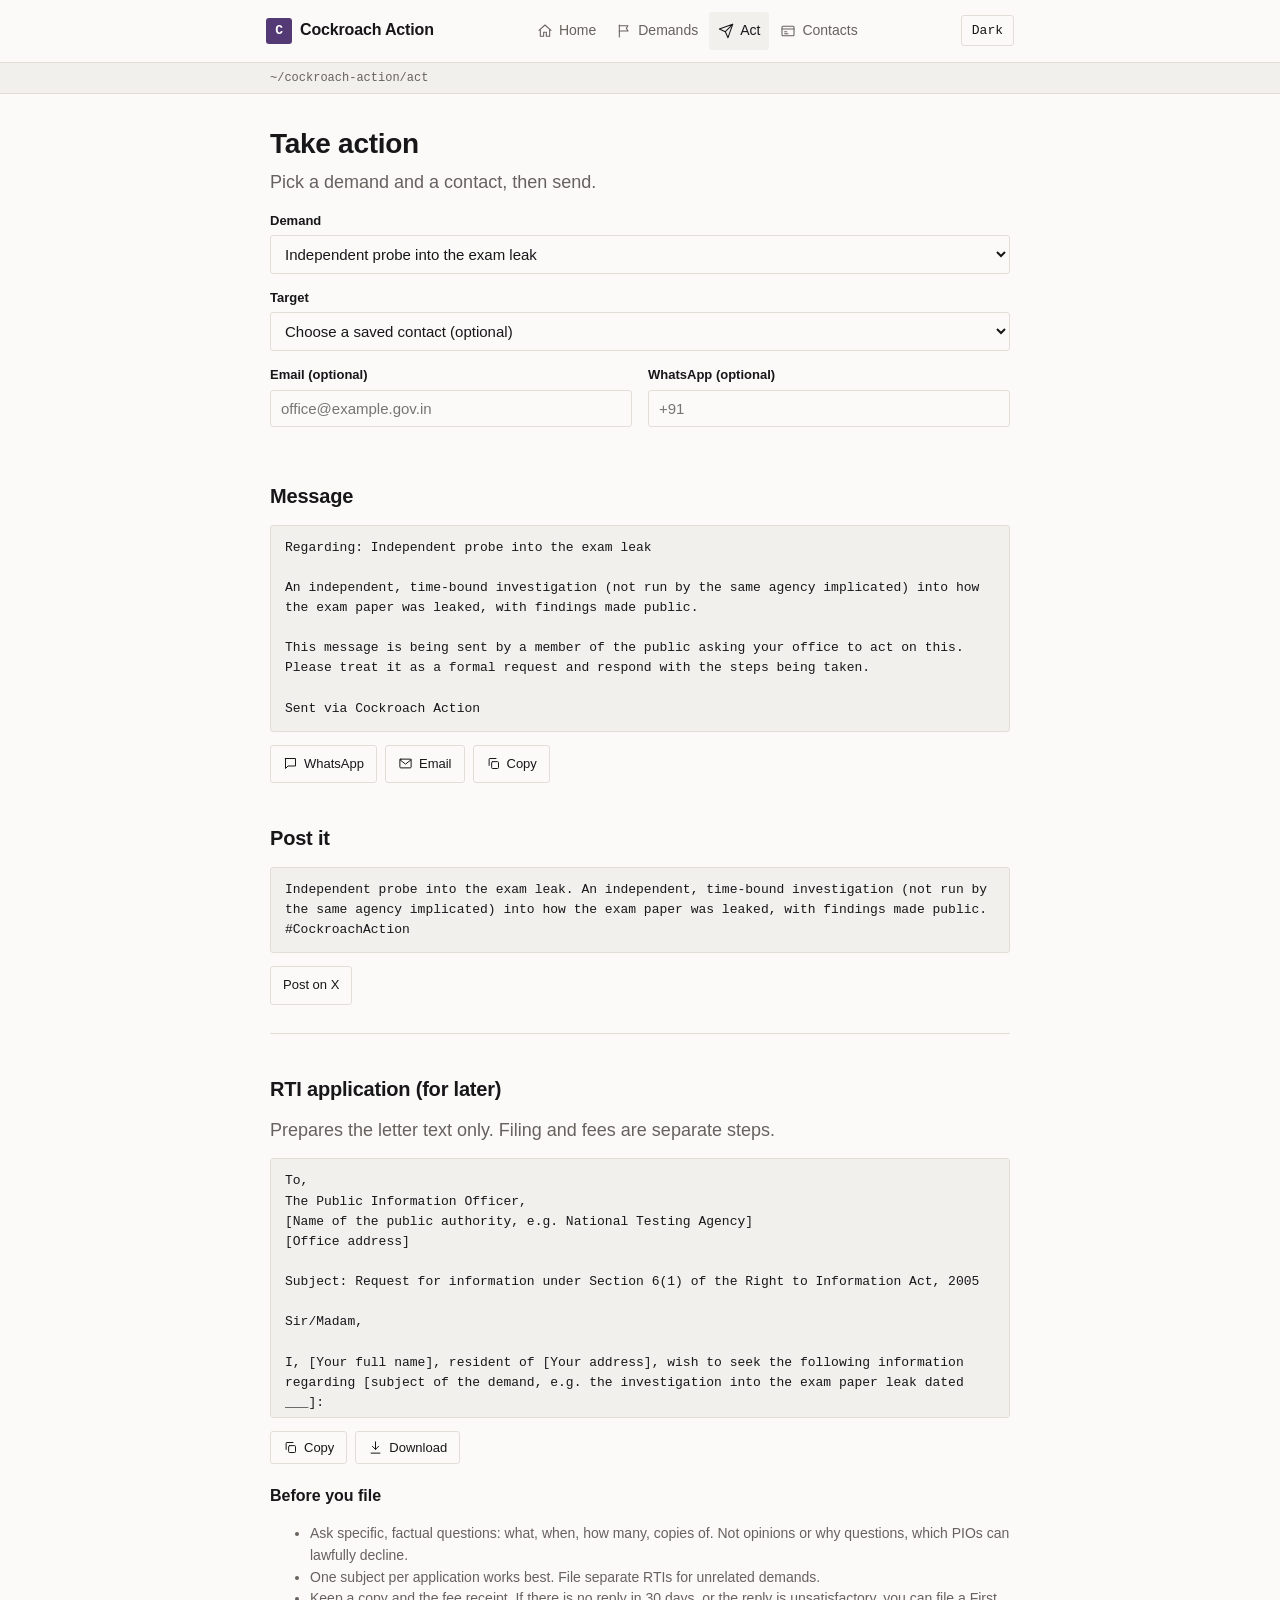
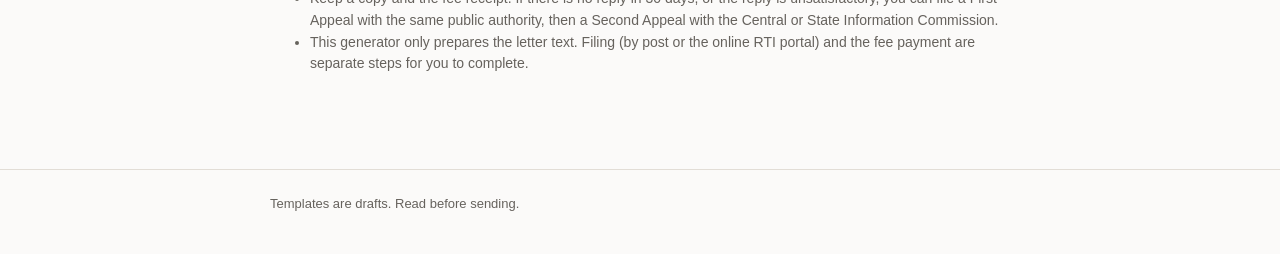
==== act.html @ 7513ba39 "Initial commit: Cockroach Action offline-first civic action PWA" ====
<!doctype html>
<html lang="en">
<head>
<meta charset="utf-8">
<meta name="viewport" content="width=device-width, initial-scale=1">
<title>Take action, Cockroach Action</title>
<link rel="manifest" href="manifest.json">
<link rel="icon" href="icons/icon-192.png">
<meta name="theme-color" content="#533a75">
<link rel="stylesheet" href="css/style.css">
<script>
  (function(){var t=localStorage.getItem("ca_theme")||(window.matchMedia&&window.matchMedia("(prefers-color-scheme: dark)").matches?"dark":"light");document.documentElement.setAttribute("data-theme",t);})();
</script>
</head>
<body>
<header class="site">
  <div class="site-header-inner">
    <a class="brand" href="index.html"><span class="mark">C</span><span class="brand-text"> Cockroach Action</span></a>
    <nav class="primary" aria-label="Primary">
      <a href="index.html">
        <svg width="16" height="16" viewBox="0 0 24 24" fill="none" stroke="currentColor" stroke-width="1.6" stroke-linecap="round" stroke-linejoin="round"><path d="M3 11l9-8 9 8"/><path d="M5 10v10h5v-6h4v6h5V10"/></svg>
        <span class="label">Home</span>
      </a>
      <a href="demands.html">
        <svg width="16" height="16" viewBox="0 0 24 24" fill="none" stroke="currentColor" stroke-width="1.6" stroke-linecap="round" stroke-linejoin="round"><path d="M5 3v18"/><path d="M5 4h13l-2.5 4L18 12H5"/></svg>
        <span class="label">Demands</span>
      </a>
      <a href="act.html" aria-current="page">
        <svg width="16" height="16" viewBox="0 0 24 24" fill="none" stroke="currentColor" stroke-width="1.6" stroke-linecap="round" stroke-linejoin="round"><path d="M22 2L11 13"/><path d="M22 2L15 22 11 13 2 9 22 2"/></svg>
        <span class="label">Act</span>
      </a>
      <a href="contacts.html">
        <svg width="16" height="16" viewBox="0 0 24 24" fill="none" stroke="currentColor" stroke-width="1.6" stroke-linecap="round" stroke-linejoin="round"><rect x="3" y="5" width="18" height="14" rx="1.5"/><path d="M3 9h18"/><path d="M7 13h3M7 16h5"/></svg>
        <span class="label">Contacts</span>
      </a>
    </nav>
    <button class="theme-toggle" data-theme-toggle type="button">Dark</button>
  </div>
</header>
<div class="path-bar"><div class="wrap">~/cockroach-action/act</div></div>

<main>
  <h1>Take action</h1>
  <p class="lede">Pick a demand and a contact, then send.</p>

  <label for="demand-picker">Demand</label>
  <select id="demand-picker"></select>

  <label for="contact-picker">Target</label>
  <select id="contact-picker"><option value="">Loading</option></select>

  <div class="two-col">
    <div>
      <label for="target-email">Email (optional)</label>
      <input type="email" id="target-email" placeholder="office@example.gov.in">
    </div>
    <div>
      <label for="target-phone">WhatsApp (optional)</label>
      <input type="tel" id="target-phone" placeholder="+91">
    </div>
  </div>

  <h2>Message</h2>
  <pre class="template-preview" id="template-preview"></pre>
  <div class="channel-row">
    <a class="channel-btn" id="wa-link" target="_blank" rel="noopener">
      <svg viewBox="0 0 24 24" fill="none" stroke="currentColor" stroke-width="1.6" stroke-linecap="round" stroke-linejoin="round"><path d="M4 4h16v12H8l-4 4V4z"/></svg>
      WhatsApp
    </a>
    <a class="channel-btn" id="mail-link">
      <svg viewBox="0 0 24 24" fill="none" stroke="currentColor" stroke-width="1.6" stroke-linecap="round" stroke-linejoin="round"><rect x="3" y="5" width="18" height="14" rx="1.5"/><path d="M3 6l9 7 9-7"/></svg>
      Email
    </a>
    <button class="channel-btn" id="copy-message" type="button">
      <svg viewBox="0 0 24 24" fill="none" stroke="currentColor" stroke-width="1.6" stroke-linecap="round" stroke-linejoin="round"><rect x="9" y="9" width="11" height="11" rx="1.5"/><path d="M5 15V5a1 1 0 011-1h10"/></svg>
      Copy
    </button>
    <span class="copy-feedback" id="msg-copy-feedback">Copied</span>
  </div>

  <h2>Post it</h2>
  <pre class="template-preview" id="tweet-preview"></pre>
  <div class="channel-row">
    <a class="channel-btn" id="tweet-link" target="_blank" rel="noopener">Post on X</a>
  </div>

  <hr class="divider">

  <h2>RTI application (for later)</h2>
  <p class="lede">Prepares the letter text only. Filing and fees are separate steps.</p>
  <pre class="template-preview" id="rti-preview"></pre>
  <div class="channel-row">
    <button class="channel-btn" id="copy-rti" type="button">
      <svg viewBox="0 0 24 24" fill="none" stroke="currentColor" stroke-width="1.6" stroke-linecap="round" stroke-linejoin="round"><rect x="9" y="9" width="11" height="11" rx="1.5"/><path d="M5 15V5a1 1 0 011-1h10"/></svg>
      Copy
    </button>
    <button class="channel-btn" id="download-rti" type="button">
      <svg viewBox="0 0 24 24" fill="none" stroke="currentColor" stroke-width="1.6" stroke-linecap="round" stroke-linejoin="round"><path d="M12 3v12"/><path d="M7 10l5 5 5-5"/><path d="M5 21h14"/></svg>
      Download
    </button>
    <span class="copy-feedback" id="rti-copy-feedback">Copied</span>
  </div>
  <h3 style="margin-top:20px;">Before you file</h3>
  <ul id="rti-guidance" style="color:var(--text-muted); font-size:14px;"></ul>
</main>

<footer class="site">
  <div class="wrap">
    <span>Templates are drafts. Read before sending.</span>
  </div>
</footer>

<script src="js/theme.js"></script>
<script src="js/store.js"></script>
<script src="js/actions.js"></script>
<script src="js/act-page.js"></script>
<script src="js/sw-register.js"></script>
</body>
</html>
---- css/style.css ----
/* Cockroach Action design system.
   Plain, legible, no decorative filler. System fonts, one accent color. */

:root {
  --bg: #fbfaf9;
  --bg-raised: #f2f0ed;
  --text: #17171a;
  --text-muted: #66625d;
  --border: #e2ddd6;
  --accent: #533a75;
  --accent-text: #ffffff;
  --link: #533a75;
  --focus: #17171a;
  --success: #2f6b52;
  --radius: 3px;
  --font: -apple-system, BlinkMacSystemFont, "Segoe UI", Roboto, Helvetica, Arial, sans-serif;
  --font-mono: ui-monospace, SFMono-Regular, "SF Mono", Menlo, Consolas, monospace;
  --max-width: 780px;
}

[data-theme="dark"] {
  --bg: #0d0d0f;
  --bg-raised: #17171a;
  --text: #e9e7e3;
  --text-muted: #8c8983;
  --border: #2b2a2c;
  --accent: #b79bde;
  --accent-text: #0d0d0f;
  --link: #b79bde;
  --focus: #e9e7e3;
}

* { box-sizing: border-box; }

html { color-scheme: light dark; }

body {
  margin: 0;
  background: var(--bg);
  color: var(--text);
  font-family: var(--font);
  font-size: 17px;
  line-height: 1.55;
  -webkit-font-smoothing: antialiased;
}

a { color: var(--link); }
a:not(.btn) { text-decoration-thickness: 1px; text-underline-offset: 2px; }

:focus-visible {
  outline: 2px solid var(--focus);
  outline-offset: 2px;
}

code {
  font-family: var(--font-mono);
  font-size: 0.9em;
  background: var(--bg-raised);
  padding: 1px 5px;
  border-radius: var(--radius);
}

/* layout */

.wrap {
  max-width: var(--max-width);
  margin: 0 auto;
  padding: 0 20px;
}

header.site {
  border-bottom: 1px solid var(--border);
  position: sticky;
  top: 0;
  background: var(--bg);
  z-index: 10;
}

.site-header-inner {
  max-width: var(--max-width);
  margin: 0 auto;
  padding: 12px 16px;
  display: flex;
  align-items: center;
  justify-content: space-between;
  gap: 8px;
}

.path-bar {
  border-bottom: 1px solid var(--border);
  background: var(--bg-raised);
}

.path-bar .wrap {
  max-width: var(--max-width);
  padding: 6px 20px;
  font-family: var(--font-mono);
  font-size: 12px;
  color: var(--text-muted);
}

.brand {
  display: inline-flex;
  align-items: center;
  gap: 8px;
  font-weight: 700;
  font-size: 16px;
  color: var(--text);
  text-decoration: none;
  letter-spacing: -0.01em;
  white-space: nowrap;
  flex-shrink: 0;
}

.brand .brand-text { white-space: nowrap; }

.mark {
  width: 26px;
  height: 26px;
  flex-shrink: 0;
  display: inline-flex;
  align-items: center;
  justify-content: center;
  background: var(--accent);
  color: var(--accent-text);
  border-radius: var(--radius);
  font-size: 13px;
  font-weight: 800;
  font-family: var(--font-mono);
}

nav.primary {
  display: flex;
  gap: 2px;
  flex-wrap: nowrap;
  flex-shrink: 0;
}

nav.primary a {
  display: inline-flex;
  align-items: center;
  gap: 6px;
  color: var(--text-muted);
  text-decoration: none;
  font-size: 14px;
  padding: 8px 9px;
  border-radius: var(--radius);
}

nav.primary a svg { flex-shrink: 0; }

nav.primary a:hover,
nav.primary a[aria-current="page"] {
  color: var(--text);
  background: var(--bg-raised);
}

@media (max-width: 560px) {
  nav.primary .label { display: none; }
  nav.primary a { padding: 8px; }
}

@media (max-width: 420px) {
  .brand .brand-text { display: none; }
  .site-header-inner { padding: 10px 14px; }
}

main {
  max-width: var(--max-width);
  margin: 0 auto;
  padding: 32px 20px 80px;
}

footer.site {
  border-top: 1px solid var(--border);
  padding: 24px 20px 40px;
  color: var(--text-muted);
  font-size: 13px;
}

footer.site .wrap { display: flex; flex-direction: column; gap: 6px; }

/* theme toggle */

.theme-toggle {
  border: 1px solid var(--border);
  background: none;
  color: var(--text);
  border-radius: var(--radius);
  padding: 7px 10px;
  font-size: 13px;
  font-family: var(--font-mono);
  cursor: pointer;
  white-space: nowrap;
  flex-shrink: 0;
}

.theme-toggle:hover { background: var(--bg-raised); }

/* typography */

h1 { font-size: 28px; line-height: 1.25; margin: 0 0 8px; letter-spacing: -0.01em; }
h2 { font-size: 20px; margin: 40px 0 12px; letter-spacing: -0.01em; }
h3 { font-size: 16px; margin: 0 0 6px; }
p { margin: 0 0 14px; }
.lede { font-size: 18px; color: var(--text-muted); max-width: 60ch; }

/* buttons */

.btn {
  display: inline-flex;
  align-items: center;
  gap: 6px;
  border: 1px solid var(--border);
  background: var(--bg);
  color: var(--text);
  padding: 9px 14px;
  border-radius: var(--radius);
  font-size: 14px;
  font-family: var(--font);
  text-decoration: none;
  cursor: pointer;
  line-height: 1.2;
}

.btn:hover { background: var(--bg-raised); }

.btn-primary {
  background: var(--accent);
  color: var(--accent-text);
  border-color: var(--accent);
}
.btn-primary:hover { opacity: 0.9; background: var(--accent); }

.btn-row { display: flex; gap: 8px; flex-wrap: wrap; margin-top: 10px; }

.btn:disabled { opacity: 0.5; cursor: not-allowed; }
.btn svg, .channel-btn svg { width: 15px; height: 15px; flex-shrink: 0; }

/* cards / list items */

.card {
  border: 1px solid var(--border);
  border-radius: var(--radius);
  padding: 16px 18px;
  margin-bottom: 12px;
  background: var(--bg);
}

.card + .card { margin-top: -1px; }

.demand-list { list-style: none; margin: 0; padding: 0; }

.demand {
  display: flex;
  gap: 14px;
  align-items: flex-start;
  border: 1px solid var(--border);
  border-radius: var(--radius);
  padding: 16px 18px;
  margin-bottom: 10px;
}

.vote-block {
  display: flex;
  flex-direction: column;
  align-items: center;
  gap: 2px;
  min-width: 46px;
}

.vote-btn {
  border: 1px solid var(--border);
  background: var(--bg);
  color: var(--text);
  width: 40px;
  height: 34px;
  border-radius: var(--radius);
  font-size: 16px;
  cursor: pointer;
  display: flex;
  align-items: center;
  justify-content: center;
}
.vote-btn svg { width: 16px; height: 16px; }
.vote-btn:hover { background: var(--bg-raised); }
.vote-btn[aria-pressed="true"] {
  background: var(--accent);
  color: var(--accent-text);
  border-color: var(--accent);
}

.vote-count { font-weight: 700; font-size: 15px; font-family: var(--font-mono); }

.demand-body { flex: 1; min-width: 0; }
.demand-body h3 { margin-bottom: 4px; }
.demand-body p { color: var(--text-muted); margin-bottom: 8px; font-size: 15px; }

.demand-meta {
  display: flex;
  gap: 10px;
  font-size: 13px;
  color: var(--text-muted);
  flex-wrap: wrap;
  align-items: center;
}

.tag {
  display: inline-block;
  border: 1px solid var(--border);
  border-radius: var(--radius);
  padding: 2px 8px;
  font-size: 11px;
  color: var(--text-muted);
  font-family: var(--font-mono);
}

/* status line, text only, no indicator dot */

.status-line {
  font-size: 13px;
  color: var(--text-muted);
  font-family: var(--font-mono);
  padding: 8px 0;
  border-bottom: 1px solid var(--border);
  margin-bottom: 20px;
  display: flex;
  align-items: center;
  gap: 8px;
}

.status-line[hidden] { display: none; }

/* forms */

label { display: block; font-size: 13px; font-weight: 600; margin-bottom: 4px; }

input[type="text"],
input[type="email"],
input[type="tel"],
textarea,
select {
  width: 100%;
  border: 1px solid var(--border);
  background: var(--bg);
  color: var(--text);
  border-radius: var(--radius);
  padding: 9px 10px;
  font-size: 15px;
  font-family: var(--font);
  margin-bottom: 14px;
}

textarea { resize: vertical; min-height: 90px; }

fieldset { border: 1px solid var(--border); border-radius: var(--radius); padding: 14px 16px; margin: 0 0 16px; }
legend { font-size: 13px; font-weight: 600; padding: 0 6px; }

/* action templates */

.channel-row {
  display: flex;
  gap: 8px;
  flex-wrap: wrap;
  margin-top: 10px;
}

.channel-btn {
  border: 1px solid var(--border);
  background: var(--bg);
  color: var(--text);
  padding: 8px 12px;
  border-radius: var(--radius);
  font-size: 13px;
  text-decoration: none;
  display: inline-flex;
  align-items: center;
  gap: 6px;
  cursor: pointer;
}
.channel-btn:hover { background: var(--bg-raised); }

pre.template-preview {
  background: var(--bg-raised);
  border: 1px solid var(--border);
  border-radius: var(--radius);
  padding: 12px 14px;
  font-family: var(--font-mono);
  font-size: 13px;
  white-space: pre-wrap;
  word-break: break-word;
  color: var(--text);
  max-height: 260px;
  overflow: auto;
}

/* misc */

.divider { border: none; border-top: 1px solid var(--border); margin: 28px 0; }

.two-col {
  display: grid;
  grid-template-columns: 1fr 1fr;
  gap: 16px;
}

@media (max-width: 640px) {
  .two-col { grid-template-columns: 1fr; }
  h1 { font-size: 24px; }
  body { font-size: 16px; }
}

.pillar-grid {
  display: grid;
  grid-template-columns: repeat(3, 1fr);
  gap: 14px;
  margin: 24px 0;
}
@media (max-width: 720px) {
  .pillar-grid { grid-template-columns: 1fr; }
}

.pillar {
  border: 1px solid var(--border);
  border-radius: var(--radius);
  padding: 18px;
}
.pillar .icon {
  width: 22px;
  height: 22px;
  color: var(--accent);
  margin-bottom: 10px;
  display: block;
}
.pillar p { font-size: 14px; color: var(--text-muted); margin-bottom: 12px; }

.sr-only {
  position: absolute;
  width: 1px; height: 1px;
  overflow: hidden;
  clip: rect(0,0,0,0);
  white-space: nowrap;
}

.copy-feedback {
  font-size: 13px;
  color: var(--success);
  margin-left: 8px;
  display: none;
  font-family: var(--font-mono);
}
.copy-feedback.show { display: inline; }
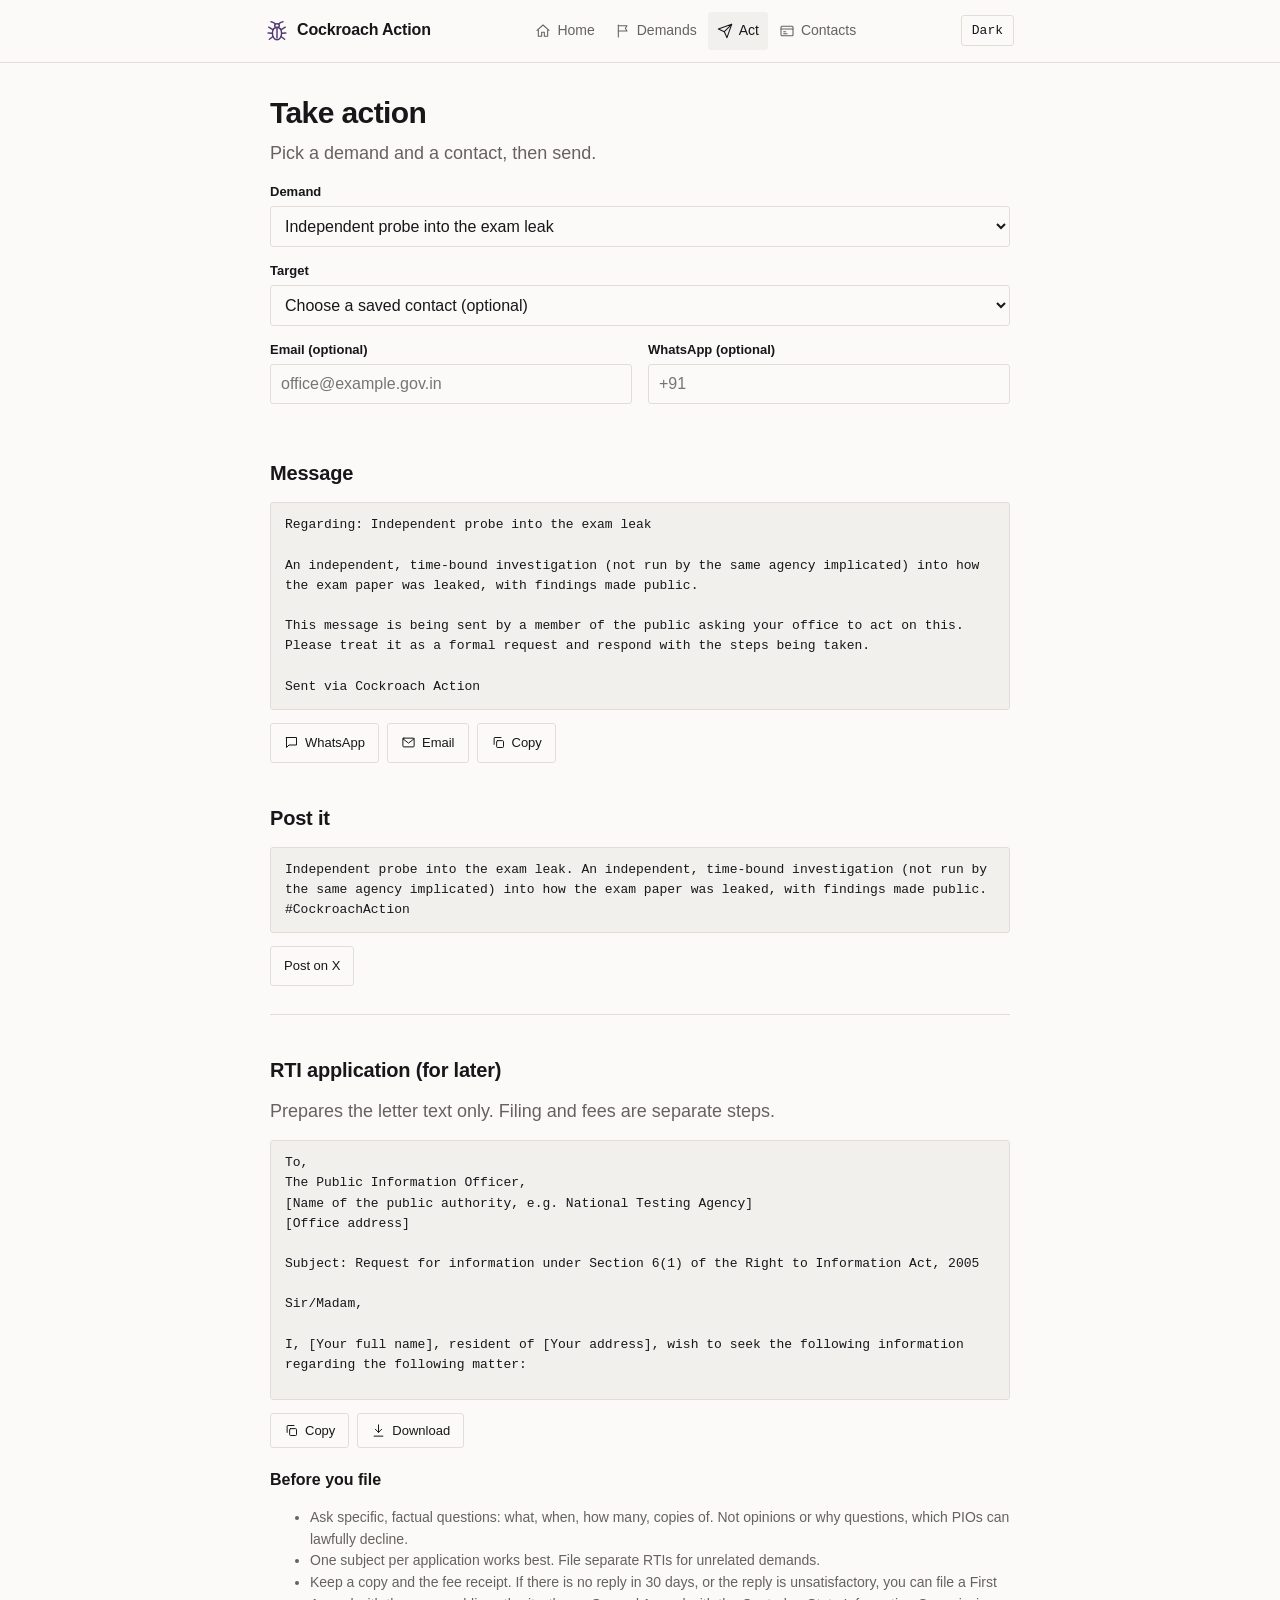
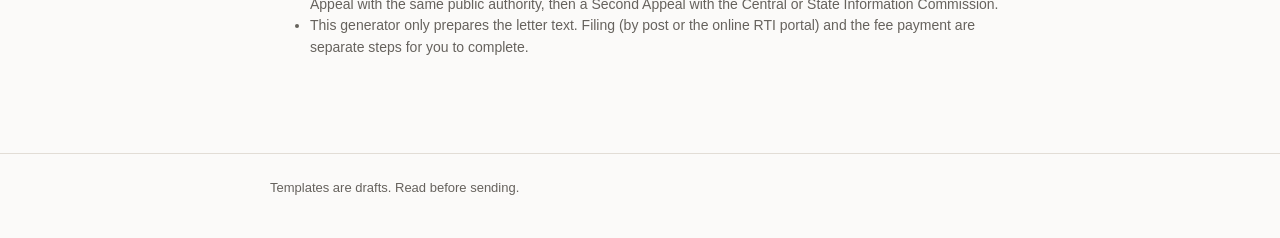
==== commit fc8a40d5: "Rebuild: real shared voting, moderation queue, new identity The old build kept vote tallies in local" ====
--- a/act.html
+++ b/act.html
@@ -3,11 +3,23 @@
 <head>
 <meta charset="utf-8">
 <meta name="viewport" content="width=device-width, initial-scale=1">
-<title>Take action, Cockroach Action</title>
+<title>Take action — Cockroach Action</title>
+<link rel="canonical" href="https://aytasnerd.github.io/cockroach-action/act.html">
+<meta property="og:type" content="website">
+<meta property="og:site_name" content="Cockroach Action">
+<meta property="og:url" content="https://aytasnerd.github.io/cockroach-action/act.html">
+<meta property="og:title" content="Take action — Cockroach Action">
+<meta property="og:description" content="Turn any demand into a ready-to-send WhatsApp message, email, or X post, plus an RTI application under the Right to Information Act, 2005.">
+<meta property="og:image" content="https://aytasnerd.github.io/cockroach-action/icons/og.png">
+<meta name="twitter:card" content="summary_large_image">
+<meta name="twitter:image" content="https://aytasnerd.github.io/cockroach-action/icons/og.png">
 <link rel="manifest" href="manifest.json">
-<link rel="icon" href="icons/icon-192.png">
-<meta name="theme-color" content="#533a75">
-<link rel="stylesheet" href="css/style.css">
+<link rel="icon" href="icons/favicon.svg" type="image/svg+xml">
+<link rel="icon" href="icons/favicon-32.png" sizes="32x32">
+<link rel="apple-touch-icon" href="icons/apple-touch-icon.png">
+<meta name="theme-color" content="#fbfaf9" media="(prefers-color-scheme: light)">
+<meta name="theme-color" content="#0d0d0f" media="(prefers-color-scheme: dark)">
+<link rel="stylesheet" href="css/style.css?v=5">
 <script>
   (function(){var t=localStorage.getItem("ca_theme")||(window.matchMedia&&window.matchMedia("(prefers-color-scheme: dark)").matches?"dark":"light");document.documentElement.setAttribute("data-theme",t);})();
 </script>
@@ -15,7 +27,7 @@
 <body>
 <header class="site">
   <div class="site-header-inner">
-    <a class="brand" href="index.html"><span class="mark">C</span><span class="brand-text"> Cockroach Action</span></a>
+    <a class="brand" href="index.html"><svg class="mark" viewBox="0 0 24 24" fill="none" stroke="currentColor" stroke-width="1.6" stroke-linecap="round" stroke-linejoin="round" aria-hidden="true"><path d="M10 4.2C8.5 2.6 7 1.9 5.4 1.8"/><path d="M14 4.2c1.5-1.6 3-2.3 4.6-2.4"/><ellipse cx="12" cy="6.2" rx="2.5" ry="2"/><path d="M12 8.2c3.6 0 5 2.8 5 6.2 0 4-2.2 7.2-5 7.2s-5-3.2-5-7.2c0-3.4 1.4-6.2 5-6.2Z"/><path d="M12 9.6v10"/><path d="M7.4 10.6 3.0 7.8"/><path d="M6.9 14.4 2.3 14.1"/><path d="M7.6 18 3.7 21.0"/><path d="M16.6 10.6 21.0 7.8"/><path d="M17.1 14.4 21.7 14.1"/><path d="M16.4 18 20.3 21.0"/></svg><span class="brand-text">Cockroach Action</span></a>
     <nav class="primary" aria-label="Primary">
       <a href="index.html">
         <svg width="16" height="16" viewBox="0 0 24 24" fill="none" stroke="currentColor" stroke-width="1.6" stroke-linecap="round" stroke-linejoin="round"><path d="M3 11l9-8 9 8"/><path d="M5 10v10h5v-6h4v6h5V10"/></svg>
@@ -37,7 +49,6 @@
     <button class="theme-toggle" data-theme-toggle type="button">Dark</button>
   </div>
 </header>
-<div class="path-bar"><div class="wrap">~/cockroach-action/act</div></div>
 
 <main>
   <h1>Take action</h1>
@@ -110,10 +121,13 @@
   </div>
 </footer>
 
-<script src="js/theme.js"></script>
-<script src="js/store.js"></script>
-<script src="js/actions.js"></script>
-<script src="js/act-page.js"></script>
-<script src="js/sw-register.js"></script>
+<script src="js/config.js?v=5"></script>
+<script src="js/theme.js?v=5"></script>
+<script src="js/sb.js?v=5"></script>
+<script src="js/outbox.js?v=5"></script>
+<script src="js/store.js?v=5"></script>
+<script src="js/actions.js?v=5"></script>
+<script src="js/act-page.js?v=5"></script>
+<script src="js/sw-register.js?v=5"></script>
 </body>
 </html>
--- a/css/style.css
+++ b/css/style.css
@@ -2,16 +2,19 @@
    Plain, legible, no decorative filler. System fonts, one accent color. */
 
 :root {
+  color-scheme: light;
   --bg: #fbfaf9;
   --bg-raised: #f2f0ed;
   --text: #17171a;
   --text-muted: #66625d;
   --border: #e2ddd6;
   --accent: #533a75;
+  --accent-soft: #f0ebf7;
   --accent-text: #ffffff;
   --link: #533a75;
   --focus: #17171a;
-  --success: #2f6b52;
+  --success: #1f5a41;
+  --warn: #8a5a1b;
   --radius: 3px;
   --font: -apple-system, BlinkMacSystemFont, "Segoe UI", Roboto, Helvetica, Arial, sans-serif;
   --font-mono: ui-monospace, SFMono-Regular, "SF Mono", Menlo, Consolas, monospace;
@@ -19,20 +22,22 @@
 }
 
 [data-theme="dark"] {
+  color-scheme: dark;
   --bg: #0d0d0f;
   --bg-raised: #17171a;
   --text: #e9e7e3;
-  --text-muted: #8c8983;
+  --text-muted: #94908a;
   --border: #2b2a2c;
   --accent: #b79bde;
+  --accent-soft: #1d1826;
   --accent-text: #0d0d0f;
   --link: #b79bde;
   --focus: #e9e7e3;
+  --success: #6ed3a5;
+  --warn: #e0b070;
 }
 
 * { box-sizing: border-box; }
-
-html { color-scheme: light dark; }
 
 body {
   margin: 0;
@@ -45,12 +50,9 @@
 }
 
 a { color: var(--link); }
-a:not(.btn) { text-decoration-thickness: 1px; text-underline-offset: 2px; }
-
-:focus-visible {
-  outline: 2px solid var(--focus);
-  outline-offset: 2px;
-}
+a:not(.btn):not(.brand):not(.card-link) { text-decoration-thickness: 1px; text-underline-offset: 2px; }
+
+:focus-visible { outline: 2px solid var(--focus); outline-offset: 2px; }
 
 code {
   font-family: var(--font-mono);
@@ -62,11 +64,7 @@
 
 /* layout */
 
-.wrap {
-  max-width: var(--max-width);
-  margin: 0 auto;
-  padding: 0 20px;
-}
+.wrap { max-width: var(--max-width); margin: 0 auto; padding: 0 20px; }
 
 header.site {
   border-bottom: 1px solid var(--border);
@@ -86,23 +84,10 @@
   gap: 8px;
 }
 
-.path-bar {
-  border-bottom: 1px solid var(--border);
-  background: var(--bg-raised);
-}
-
-.path-bar .wrap {
-  max-width: var(--max-width);
-  padding: 6px 20px;
-  font-family: var(--font-mono);
-  font-size: 12px;
-  color: var(--text-muted);
-}
-
 .brand {
   display: inline-flex;
   align-items: center;
-  gap: 8px;
+  gap: 9px;
   font-weight: 700;
   font-size: 16px;
   color: var(--text);
@@ -112,29 +97,9 @@
   flex-shrink: 0;
 }
 
-.brand .brand-text { white-space: nowrap; }
-
-.mark {
-  width: 26px;
-  height: 26px;
-  flex-shrink: 0;
-  display: inline-flex;
-  align-items: center;
-  justify-content: center;
-  background: var(--accent);
-  color: var(--accent-text);
-  border-radius: var(--radius);
-  font-size: 13px;
-  font-weight: 800;
-  font-family: var(--font-mono);
-}
-
-nav.primary {
-  display: flex;
-  gap: 2px;
-  flex-wrap: nowrap;
-  flex-shrink: 0;
-}
+.brand .mark { width: 22px; height: 22px; color: var(--accent); flex-shrink: 0; }
+
+nav.primary { display: flex; gap: 2px; flex-wrap: nowrap; flex-shrink: 0; }
 
 nav.primary a {
   display: inline-flex;
@@ -150,10 +115,7 @@
 nav.primary a svg { flex-shrink: 0; }
 
 nav.primary a:hover,
-nav.primary a[aria-current="page"] {
-  color: var(--text);
-  background: var(--bg-raised);
-}
+nav.primary a[aria-current="page"] { color: var(--text); background: var(--bg-raised); }
 
 @media (max-width: 560px) {
   nav.primary .label { display: none; }
@@ -165,11 +127,7 @@
   .site-header-inner { padding: 10px 14px; }
 }
 
-main {
-  max-width: var(--max-width);
-  margin: 0 auto;
-  padding: 32px 20px 80px;
-}
+main { max-width: var(--max-width); margin: 0 auto; padding: 32px 20px 80px; }
 
 footer.site {
   border-top: 1px solid var(--border);
@@ -199,11 +157,58 @@
 
 /* typography */
 
-h1 { font-size: 28px; line-height: 1.25; margin: 0 0 8px; letter-spacing: -0.01em; }
+h1 { font-size: 30px; line-height: 1.18; margin: 0 0 10px; letter-spacing: -0.02em; }
 h2 { font-size: 20px; margin: 40px 0 12px; letter-spacing: -0.01em; }
 h3 { font-size: 16px; margin: 0 0 6px; }
 p { margin: 0 0 14px; }
-.lede { font-size: 18px; color: var(--text-muted); max-width: 60ch; }
+.lede { font-size: 18px; color: var(--text-muted); max-width: 62ch; }
+
+/* hero */
+
+.hero { padding: 8px 0 4px; }
+.hero h1 { font-size: 40px; max-width: 16ch; }
+.hero .lede { margin-bottom: 20px; }
+
+@media (max-width: 640px) {
+  .hero h1 { font-size: 30px; }
+}
+
+/* live stat strip */
+
+.stat-strip {
+  display: flex;
+  gap: 0;
+  border: 1px solid var(--border);
+  border-radius: var(--radius);
+  margin: 26px 0 8px;
+  overflow: hidden;
+}
+
+.stat {
+  flex: 1;
+  padding: 14px 16px;
+  border-right: 1px solid var(--border);
+  min-width: 0;
+}
+
+.stat:last-child { border-right: none; }
+
+.stat .n {
+  font-family: var(--font-mono);
+  font-size: 22px;
+  font-weight: 700;
+  letter-spacing: -0.02em;
+  display: block;
+  line-height: 1.2;
+}
+
+.stat .k { font-size: 12px; color: var(--text-muted); text-transform: lowercase; }
+
+@media (max-width: 520px) {
+  .stat { padding: 11px 12px; }
+  .stat .n { font-size: 18px; }
+  .stat .k { font-size: 11px; }
+}
 
 /* buttons */
 
@@ -214,7 +219,7 @@
   border: 1px solid var(--border);
   background: var(--bg);
   color: var(--text);
-  padding: 9px 14px;
+  padding: 10px 15px;
   border-radius: var(--radius);
   font-size: 14px;
   font-family: var(--font);
@@ -225,11 +230,7 @@
 
 .btn:hover { background: var(--bg-raised); }
 
-.btn-primary {
-  background: var(--accent);
-  color: var(--accent-text);
-  border-color: var(--accent);
-}
+.btn-primary { background: var(--accent); color: var(--accent-text); border-color: var(--accent); }
 .btn-primary:hover { opacity: 0.9; background: var(--accent); }
 
 .btn-row { display: flex; gap: 8px; flex-wrap: wrap; margin-top: 10px; }
@@ -247,8 +248,6 @@
   background: var(--bg);
 }
 
-.card + .card { margin-top: -1px; }
-
 .demand-list { list-style: none; margin: 0; padding: 0; }
 
 .demand {
@@ -273,8 +272,8 @@
   border: 1px solid var(--border);
   background: var(--bg);
   color: var(--text);
-  width: 40px;
-  height: 34px;
+  width: 44px;
+  height: 38px;
   border-radius: var(--radius);
   font-size: 16px;
   cursor: pointer;
@@ -282,6 +281,7 @@
   align-items: center;
   justify-content: center;
 }
+
 .vote-btn svg { width: 16px; height: 16px; }
 .vote-btn:hover { background: var(--bg-raised); }
 .vote-btn[aria-pressed="true"] {
@@ -315,7 +315,10 @@
   font-family: var(--font-mono);
 }
 
-/* status line, text only, no indicator dot */
+.tag-pending { border-color: var(--warn); color: var(--warn); }
+.tag-queued { border-color: var(--accent); color: var(--accent); }
+
+/* status line */
 
 .status-line {
   font-size: 13px;
@@ -330,6 +333,19 @@
 }
 
 .status-line[hidden] { display: none; }
+
+.notice {
+  border: 1px solid var(--border);
+  border-left: 3px solid var(--accent);
+  background: var(--bg-raised);
+  border-radius: var(--radius);
+  padding: 12px 14px;
+  font-size: 14px;
+  margin-bottom: 18px;
+}
+
+.notice[hidden] { display: none; }
+.notice.error { border-left-color: var(--warn); }
 
 /* forms */
 
@@ -345,8 +361,8 @@
   background: var(--bg);
   color: var(--text);
   border-radius: var(--radius);
-  padding: 9px 10px;
-  font-size: 15px;
+  padding: 10px;
+  font-size: 16px; /* 16px stops iOS Safari zooming the page on focus */
   font-family: var(--font);
   margin-bottom: 14px;
 }
@@ -356,20 +372,17 @@
 fieldset { border: 1px solid var(--border); border-radius: var(--radius); padding: 14px 16px; margin: 0 0 16px; }
 legend { font-size: 13px; font-weight: 600; padding: 0 6px; }
 
+.field-note { font-size: 12px; color: var(--text-muted); margin: -10px 0 14px; }
+
 /* action templates */
 
-.channel-row {
-  display: flex;
-  gap: 8px;
-  flex-wrap: wrap;
-  margin-top: 10px;
-}
+.channel-row { display: flex; gap: 8px; flex-wrap: wrap; margin-top: 10px; }
 
 .channel-btn {
   border: 1px solid var(--border);
   background: var(--bg);
   color: var(--text);
-  padding: 8px 12px;
+  padding: 9px 13px;
   border-radius: var(--radius);
   font-size: 13px;
   text-decoration: none;
@@ -378,6 +391,7 @@
   gap: 6px;
   cursor: pointer;
 }
+
 .channel-btn:hover { background: var(--bg-raised); }
 
 pre.template-preview {
@@ -394,44 +408,56 @@
   overflow: auto;
 }
 
+/* steps */
+
+.steps { list-style: none; margin: 24px 0; padding: 0; counter-reset: step; }
+
+.steps li {
+  counter-increment: step;
+  display: flex;
+  gap: 14px;
+  padding: 14px 0;
+  border-bottom: 1px solid var(--border);
+}
+
+.steps li:last-child { border-bottom: none; }
+
+.steps li::before {
+  content: counter(step);
+  font-family: var(--font-mono);
+  font-size: 12px;
+  font-weight: 700;
+  color: var(--accent);
+  border: 1px solid var(--border);
+  border-radius: var(--radius);
+  width: 26px;
+  height: 26px;
+  display: flex;
+  align-items: center;
+  justify-content: center;
+  flex-shrink: 0;
+}
+
+.steps h3 { margin-bottom: 2px; }
+.steps p { color: var(--text-muted); font-size: 15px; margin: 0; }
+
 /* misc */
 
 .divider { border: none; border-top: 1px solid var(--border); margin: 28px 0; }
 
-.two-col {
-  display: grid;
-  grid-template-columns: 1fr 1fr;
-  gap: 16px;
-}
+.two-col { display: grid; grid-template-columns: 1fr 1fr; gap: 16px; }
 
 @media (max-width: 640px) {
   .two-col { grid-template-columns: 1fr; }
-  h1 { font-size: 24px; }
   body { font-size: 16px; }
 }
 
-.pillar-grid {
-  display: grid;
-  grid-template-columns: repeat(3, 1fr);
-  gap: 14px;
-  margin: 24px 0;
-}
-@media (max-width: 720px) {
-  .pillar-grid { grid-template-columns: 1fr; }
-}
-
-.pillar {
-  border: 1px solid var(--border);
-  border-radius: var(--radius);
-  padding: 18px;
-}
-.pillar .icon {
-  width: 22px;
-  height: 22px;
-  color: var(--accent);
-  margin-bottom: 10px;
-  display: block;
-}
+.pillar-grid { display: grid; grid-template-columns: repeat(3, 1fr); gap: 14px; margin: 24px 0; }
+
+@media (max-width: 720px) { .pillar-grid { grid-template-columns: 1fr; } }
+
+.pillar { border: 1px solid var(--border); border-radius: var(--radius); padding: 18px; }
+.pillar .icon { width: 22px; height: 22px; color: var(--accent); margin-bottom: 10px; display: block; }
 .pillar p { font-size: 14px; color: var(--text-muted); margin-bottom: 12px; }
 
 .sr-only {
@@ -449,4 +475,36 @@
   display: none;
   font-family: var(--font-mono);
 }
+
 .copy-feedback.show { display: inline; }
+
+.empty {
+  border: 1px dashed var(--border);
+  border-radius: var(--radius);
+  padding: 28px 20px;
+  text-align: center;
+  color: var(--text-muted);
+  font-size: 15px;
+}
+
+/* moderation queue */
+
+.queue-item { border: 1px solid var(--border); border-radius: var(--radius); padding: 16px 18px; margin-bottom: 10px; }
+.queue-item h3 { margin-bottom: 4px; }
+.queue-item .body { color: var(--text-muted); font-size: 15px; margin-bottom: 10px; }
+.queue-actions { display: flex; gap: 8px; flex-wrap: wrap; }
+
+.skeleton {
+  background: var(--bg-raised);
+  border-radius: var(--radius);
+  height: 74px;
+  margin-bottom: 10px;
+  animation: pulse 1.4s ease-in-out infinite;
+}
+
+@keyframes pulse { 0%, 100% { opacity: 1; } 50% { opacity: 0.55; } }
+
+@media (prefers-reduced-motion: reduce) {
+  .skeleton { animation: none; }
+  * { transition: none !important; }
+}
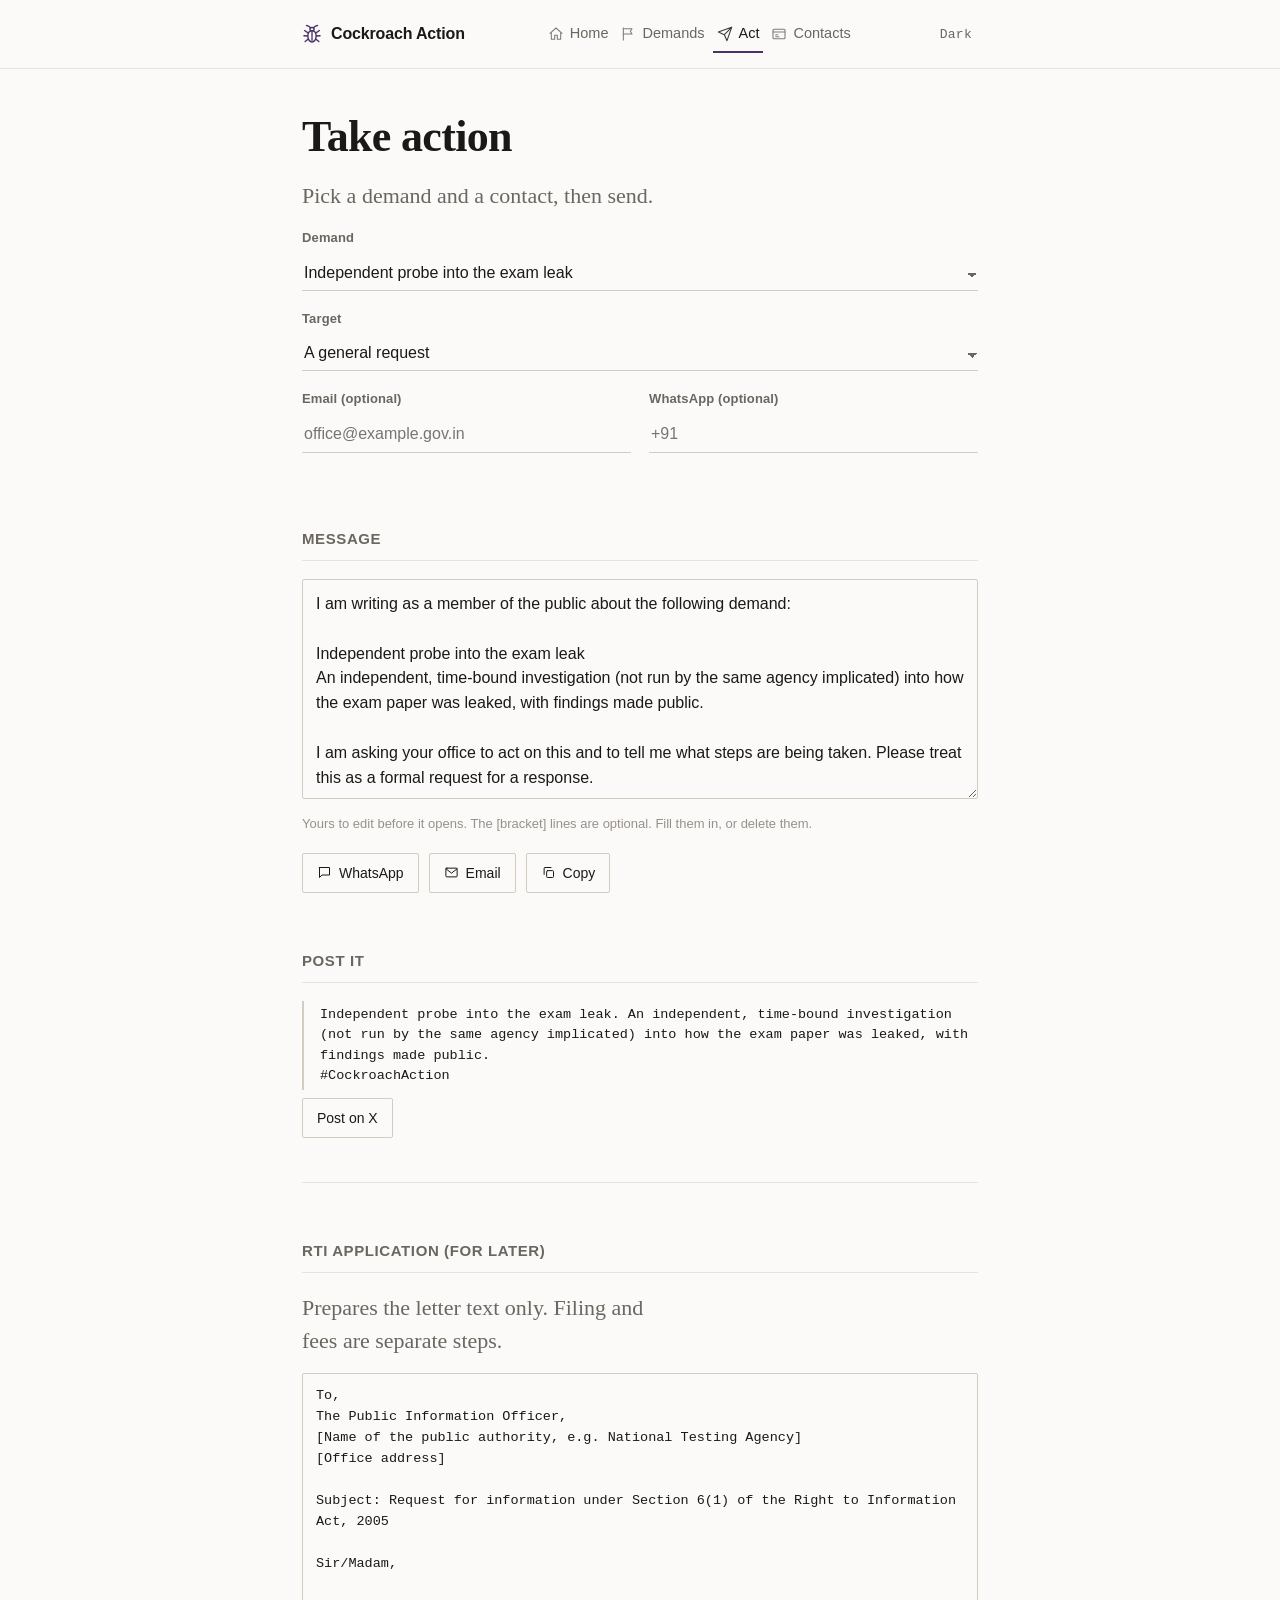
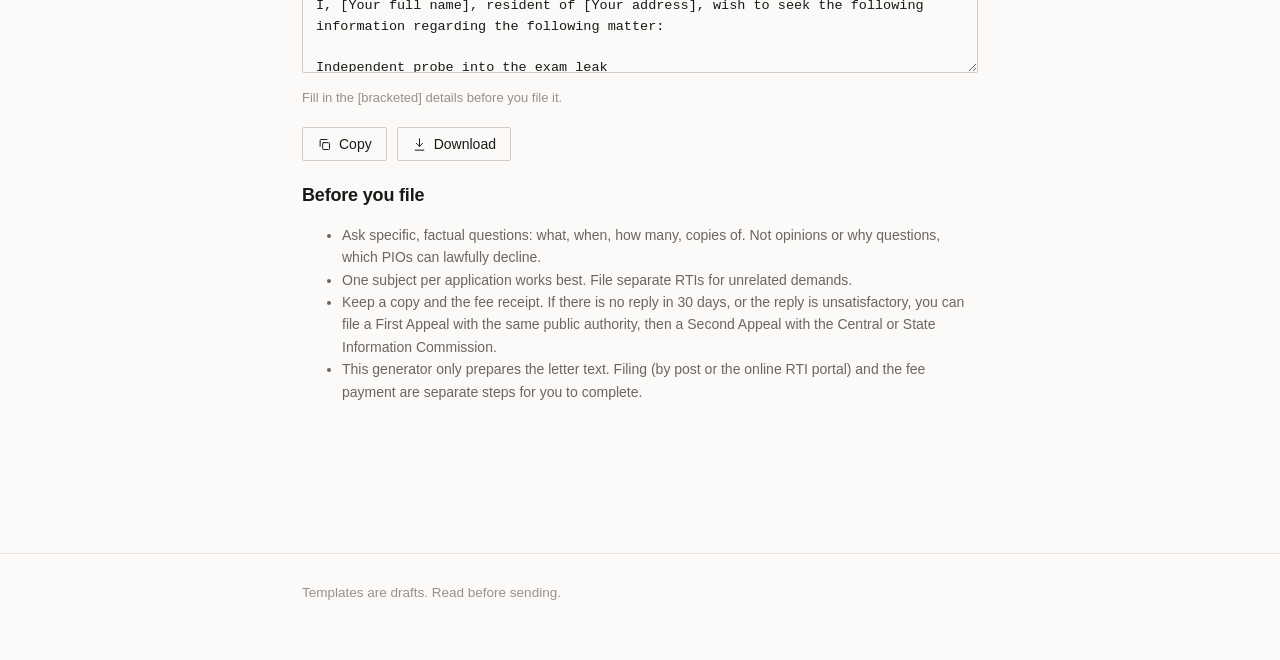
==== commit 592c4302: "MP finder, editorial redesign, proposals visible, word cloud, feedback Design - Rebuilt the visual l" ====
--- a/act.html
+++ b/act.html
@@ -3,12 +3,12 @@
 <head>
 <meta charset="utf-8">
 <meta name="viewport" content="width=device-width, initial-scale=1">
-<title>Take action — Cockroach Action</title>
+<title>Take action · Cockroach Action</title>
 <link rel="canonical" href="https://aytasnerd.github.io/cockroach-action/act.html">
 <meta property="og:type" content="website">
 <meta property="og:site_name" content="Cockroach Action">
 <meta property="og:url" content="https://aytasnerd.github.io/cockroach-action/act.html">
-<meta property="og:title" content="Take action — Cockroach Action">
+<meta property="og:title" content="Take action · Cockroach Action">
 <meta property="og:description" content="Turn any demand into a ready-to-send WhatsApp message, email, or X post, plus an RTI application under the Right to Information Act, 2005.">
 <meta property="og:image" content="https://aytasnerd.github.io/cockroach-action/icons/og.png">
 <meta name="twitter:card" content="summary_large_image">
@@ -19,7 +19,7 @@
 <link rel="apple-touch-icon" href="icons/apple-touch-icon.png">
 <meta name="theme-color" content="#fbfaf9" media="(prefers-color-scheme: light)">
 <meta name="theme-color" content="#0d0d0f" media="(prefers-color-scheme: dark)">
-<link rel="stylesheet" href="css/style.css?v=5">
+<link rel="stylesheet" href="css/style.css?v=8">
 <script>
   (function(){var t=localStorage.getItem("ca_theme")||(window.matchMedia&&window.matchMedia("(prefers-color-scheme: dark)").matches?"dark":"light");document.documentElement.setAttribute("data-theme",t);})();
 </script>
@@ -72,7 +72,8 @@
   </div>
 
   <h2>Message</h2>
-  <pre class="template-preview" id="template-preview"></pre>
+  <textarea id="template-preview" spellcheck="true" style="min-height:220px;"></textarea>
+  <p class="field-note">Yours to edit before it opens. The [bracket] lines are optional. Fill them in, or delete them.</p>
   <div class="channel-row">
     <a class="channel-btn" id="wa-link" target="_blank" rel="noopener">
       <svg viewBox="0 0 24 24" fill="none" stroke="currentColor" stroke-width="1.6" stroke-linecap="round" stroke-linejoin="round"><path d="M4 4h16v12H8l-4 4V4z"/></svg>
@@ -99,7 +100,8 @@
 
   <h2>RTI application (for later)</h2>
   <p class="lede">Prepares the letter text only. Filing and fees are separate steps.</p>
-  <pre class="template-preview" id="rti-preview"></pre>
+  <textarea id="rti-preview" spellcheck="true" style="min-height:300px; font-family:var(--mono); font-size:13.5px;"></textarea>
+  <p class="field-note">Fill in the [bracketed] details before you file it.</p>
   <div class="channel-row">
     <button class="channel-btn" id="copy-rti" type="button">
       <svg viewBox="0 0 24 24" fill="none" stroke="currentColor" stroke-width="1.6" stroke-linecap="round" stroke-linejoin="round"><rect x="9" y="9" width="11" height="11" rx="1.5"/><path d="M5 15V5a1 1 0 011-1h10"/></svg>
@@ -121,13 +123,13 @@
   </div>
 </footer>
 
-<script src="js/config.js?v=5"></script>
-<script src="js/theme.js?v=5"></script>
-<script src="js/sb.js?v=5"></script>
-<script src="js/outbox.js?v=5"></script>
-<script src="js/store.js?v=5"></script>
-<script src="js/actions.js?v=5"></script>
-<script src="js/act-page.js?v=5"></script>
-<script src="js/sw-register.js?v=5"></script>
+<script src="js/config.js?v=8"></script>
+<script src="js/theme.js?v=8"></script>
+<script src="js/sb.js?v=8"></script>
+<script src="js/outbox.js?v=8"></script>
+<script src="js/store.js?v=8"></script>
+<script src="js/actions.js?v=8"></script>
+<script src="js/act-page.js?v=8"></script>
+<script src="js/sw-register.js?v=8"></script>
 </body>
 </html>
--- a/css/style.css
+++ b/css/style.css
@@ -1,105 +1,90 @@
-/* Cockroach Action design system.
-   Plain, legible, no decorative filler. System fonts, one accent color. */
+/* Cockroach Action.
+   Editorial and quiet. Hairlines, not boxes. One accent, used sparingly. */
 
 :root {
   color-scheme: light;
-  --bg: #fbfaf9;
-  --bg-raised: #f2f0ed;
-  --text: #17171a;
-  --text-muted: #66625d;
-  --border: #e2ddd6;
-  --accent: #533a75;
-  --accent-soft: #f0ebf7;
+  --bg: #fbfaf8;
+  --text: #1a1917;
+  --text-muted: #6b6660;
+  --text-faint: #97918a;
+  --rule: #e7e2da;
+  --rule-strong: #d3ccc1;
+  --accent: #4a3168;
   --accent-text: #ffffff;
-  --link: #533a75;
-  --focus: #17171a;
-  --success: #1f5a41;
-  --warn: #8a5a1b;
-  --radius: 3px;
+  --link: #4a3168;
+  --warn: #8a3b1b;
   --font: -apple-system, BlinkMacSystemFont, "Segoe UI", Roboto, Helvetica, Arial, sans-serif;
-  --font-mono: ui-monospace, SFMono-Regular, "SF Mono", Menlo, Consolas, monospace;
-  --max-width: 780px;
+  --serif: "Iowan Old Style", "Palatino Linotype", Palatino, "Book Antiqua", Georgia, serif;
+  --mono: ui-monospace, SFMono-Regular, "SF Mono", Menlo, Consolas, monospace;
+  --measure: 720px;
 }
 
 [data-theme="dark"] {
   color-scheme: dark;
-  --bg: #0d0d0f;
-  --bg-raised: #17171a;
-  --text: #e9e7e3;
-  --text-muted: #94908a;
-  --border: #2b2a2c;
-  --accent: #b79bde;
-  --accent-soft: #1d1826;
-  --accent-text: #0d0d0f;
-  --link: #b79bde;
-  --focus: #e9e7e3;
-  --success: #6ed3a5;
-  --warn: #e0b070;
+  --bg: #100f11;
+  --text: #eae7e1;
+  --text-muted: #9d978e;
+  --text-faint: #6f6a63;
+  --rule: #29272a;
+  --rule-strong: #3a373b;
+  --accent: #c3a9e6;
+  --accent-text: #100f11;
+  --link: #c3a9e6;
+  --warn: #e0a06a;
 }
 
 * { box-sizing: border-box; }
+
+html { -webkit-text-size-adjust: 100%; }
 
 body {
   margin: 0;
   background: var(--bg);
   color: var(--text);
   font-family: var(--font);
-  font-size: 17px;
-  line-height: 1.55;
+  font-size: 18px;
+  line-height: 1.6;
   -webkit-font-smoothing: antialiased;
-}
-
-a { color: var(--link); }
-a:not(.btn):not(.brand):not(.card-link) { text-decoration-thickness: 1px; text-underline-offset: 2px; }
-
-:focus-visible { outline: 2px solid var(--focus); outline-offset: 2px; }
-
-code {
-  font-family: var(--font-mono);
-  font-size: 0.9em;
-  background: var(--bg-raised);
-  padding: 1px 5px;
-  border-radius: var(--radius);
-}
-
-/* layout */
-
-.wrap { max-width: var(--max-width); margin: 0 auto; padding: 0 20px; }
-
-header.site {
-  border-bottom: 1px solid var(--border);
-  position: sticky;
-  top: 0;
-  background: var(--bg);
-  z-index: 10;
-}
+  text-rendering: optimizeLegibility;
+}
+
+a { color: var(--link); text-underline-offset: 2px; text-decoration-thickness: 1px; }
+
+::selection { background: var(--accent); color: var(--accent-text); }
+
+:focus-visible { outline: 2px solid var(--accent); outline-offset: 3px; border-radius: 1px; }
+
+/* ---- shell ---- */
+
+.wrap, main { max-width: var(--measure); margin: 0 auto; padding-left: 22px; padding-right: 22px; }
+
+header.site { border-bottom: 1px solid var(--rule); }
 
 .site-header-inner {
-  max-width: var(--max-width);
+  max-width: var(--measure);
   margin: 0 auto;
-  padding: 12px 16px;
+  padding: 16px 22px;
   display: flex;
   align-items: center;
   justify-content: space-between;
-  gap: 8px;
+  gap: 12px;
 }
 
 .brand {
   display: inline-flex;
   align-items: center;
   gap: 9px;
-  font-weight: 700;
+  font-weight: 650;
   font-size: 16px;
+  letter-spacing: -0.01em;
   color: var(--text);
   text-decoration: none;
-  letter-spacing: -0.01em;
   white-space: nowrap;
-  flex-shrink: 0;
-}
-
-.brand .mark { width: 22px; height: 22px; color: var(--accent); flex-shrink: 0; }
-
-nav.primary { display: flex; gap: 2px; flex-wrap: nowrap; flex-shrink: 0; }
+}
+
+.brand .mark { width: 20px; height: 20px; color: var(--accent); }
+
+nav.primary { display: flex; gap: 4px; }
 
 nav.primary a {
   display: inline-flex;
@@ -107,404 +92,419 @@
   gap: 6px;
   color: var(--text-muted);
   text-decoration: none;
-  font-size: 14px;
-  padding: 8px 9px;
-  border-radius: var(--radius);
-}
-
-nav.primary a svg { flex-shrink: 0; }
-
-nav.primary a:hover,
-nav.primary a[aria-current="page"] { color: var(--text); background: var(--bg-raised); }
+  font-size: 14.5px;
+  padding: 6px 4px;
+  border-bottom: 2px solid transparent;
+  margin-bottom: -1px;
+}
+
+nav.primary a:hover { color: var(--text); }
+nav.primary a[aria-current="page"] { color: var(--text); border-bottom-color: var(--accent); }
+nav.primary a svg { opacity: 0.85; }
 
 @media (max-width: 560px) {
   nav.primary .label { display: none; }
-  nav.primary a { padding: 8px; }
-}
-
-@media (max-width: 420px) {
+  nav.primary a { padding: 6px; }
   .brand .brand-text { display: none; }
-  .site-header-inner { padding: 10px 14px; }
-}
-
-main { max-width: var(--max-width); margin: 0 auto; padding: 32px 20px 80px; }
+}
+
+main { padding-top: 44px; padding-bottom: 96px; }
 
 footer.site {
-  border-top: 1px solid var(--border);
-  padding: 24px 20px 40px;
-  color: var(--text-muted);
+  border-top: 1px solid var(--rule);
+  margin-top: 40px;
+  padding: 28px 0 56px;
+  color: var(--text-faint);
+  font-size: 13.5px;
+}
+
+footer.site .wrap { display: flex; flex-direction: column; gap: 7px; }
+footer.site a { color: var(--text-muted); }
+
+.theme-toggle {
+  border: 0;
+  background: none;
+  color: var(--text-muted);
+  padding: 4px 6px;
   font-size: 13px;
-}
-
-footer.site .wrap { display: flex; flex-direction: column; gap: 6px; }
-
-/* theme toggle */
-
-.theme-toggle {
-  border: 1px solid var(--border);
+  font-family: var(--mono);
+  cursor: pointer;
+  letter-spacing: 0.02em;
+}
+.theme-toggle:hover { color: var(--text); }
+
+/* ---- type ---- */
+
+h1 {
+  font-family: var(--serif);
+  font-weight: 600;
+  font-size: 44px;
+  line-height: 1.08;
+  letter-spacing: -0.015em;
+  margin: 0 0 18px;
+}
+
+h2 {
+  font-size: 15px;
+  font-weight: 600;
+  letter-spacing: 0.04em;
+  text-transform: uppercase;
+  color: var(--text-muted);
+  margin: 56px 0 18px;
+  padding-bottom: 9px;
+  border-bottom: 1px solid var(--rule);
+}
+
+h3 { font-size: 18px; font-weight: 650; margin: 0 0 5px; letter-spacing: -0.01em; }
+
+p { margin: 0 0 16px; }
+
+.lede {
+  font-family: var(--serif);
+  font-size: 22px;
+  line-height: 1.5;
+  color: var(--text-muted);
+  max-width: 34ch;
+  font-weight: 400;
+}
+
+.prose { max-width: 62ch; }
+.prose p { color: var(--text); }
+
+/* ---- hero ---- */
+
+.hero { padding-top: 12px; margin-bottom: 8px; }
+.hero h1 { font-size: 58px; max-width: 15ch; }
+.hero .lede { margin-bottom: 26px; max-width: 40ch; }
+
+@media (max-width: 640px) {
+  h1 { font-size: 34px; }
+  .hero h1 { font-size: 40px; }
+  .lede { font-size: 20px; }
+  body { font-size: 17px; }
+}
+
+/* ---- inline stat row (no boxes) ---- */
+
+.stats {
+  display: flex;
+  flex-wrap: wrap;
+  gap: 40px;
+  margin: 34px 0 8px;
+  padding: 22px 0;
+  border-top: 1px solid var(--rule);
+  border-bottom: 1px solid var(--rule);
+}
+
+.stat .n {
+  font-family: var(--serif);
+  font-size: 34px;
+  line-height: 1;
+  letter-spacing: -0.02em;
+  display: block;
+}
+
+.stat .k {
+  font-size: 12.5px;
+  color: var(--text-faint);
+  letter-spacing: 0.03em;
+  margin-top: 7px;
+  text-transform: lowercase;
+}
+
+@media (max-width: 520px) { .stats { gap: 28px; } .stat .n { font-size: 28px; } }
+
+/* ---- buttons ---- */
+
+.btn {
+  display: inline-flex;
+  align-items: center;
+  gap: 7px;
+  border: 1px solid var(--rule-strong);
   background: none;
   color: var(--text);
-  border-radius: var(--radius);
-  padding: 7px 10px;
-  font-size: 13px;
-  font-family: var(--font-mono);
-  cursor: pointer;
-  white-space: nowrap;
-  flex-shrink: 0;
-}
-
-.theme-toggle:hover { background: var(--bg-raised); }
-
-/* typography */
-
-h1 { font-size: 30px; line-height: 1.18; margin: 0 0 10px; letter-spacing: -0.02em; }
-h2 { font-size: 20px; margin: 40px 0 12px; letter-spacing: -0.01em; }
-h3 { font-size: 16px; margin: 0 0 6px; }
-p { margin: 0 0 14px; }
-.lede { font-size: 18px; color: var(--text-muted); max-width: 62ch; }
-
-/* hero */
-
-.hero { padding: 8px 0 4px; }
-.hero h1 { font-size: 40px; max-width: 16ch; }
-.hero .lede { margin-bottom: 20px; }
-
-@media (max-width: 640px) {
-  .hero h1 { font-size: 30px; }
-}
-
-/* live stat strip */
-
-.stat-strip {
-  display: flex;
-  gap: 0;
-  border: 1px solid var(--border);
-  border-radius: var(--radius);
-  margin: 26px 0 8px;
-  overflow: hidden;
-}
-
-.stat {
-  flex: 1;
-  padding: 14px 16px;
-  border-right: 1px solid var(--border);
-  min-width: 0;
-}
-
-.stat:last-child { border-right: none; }
-
-.stat .n {
-  font-family: var(--font-mono);
-  font-size: 22px;
-  font-weight: 700;
-  letter-spacing: -0.02em;
-  display: block;
-  line-height: 1.2;
-}
-
-.stat .k { font-size: 12px; color: var(--text-muted); text-transform: lowercase; }
-
-@media (max-width: 520px) {
-  .stat { padding: 11px 12px; }
-  .stat .n { font-size: 18px; }
-  .stat .k { font-size: 11px; }
-}
-
-/* buttons */
-
-.btn {
-  display: inline-flex;
-  align-items: center;
-  gap: 6px;
-  border: 1px solid var(--border);
-  background: var(--bg);
-  color: var(--text);
-  padding: 10px 15px;
-  border-radius: var(--radius);
-  font-size: 14px;
+  padding: 10px 17px;
+  border-radius: 2px;
+  font-size: 15px;
   font-family: var(--font);
   text-decoration: none;
   cursor: pointer;
   line-height: 1.2;
-}
-
-.btn:hover { background: var(--bg-raised); }
-
-.btn-primary { background: var(--accent); color: var(--accent-text); border-color: var(--accent); }
-.btn-primary:hover { opacity: 0.9; background: var(--accent); }
-
-.btn-row { display: flex; gap: 8px; flex-wrap: wrap; margin-top: 10px; }
-
-.btn:disabled { opacity: 0.5; cursor: not-allowed; }
-.btn svg, .channel-btn svg { width: 15px; height: 15px; flex-shrink: 0; }
-
-/* cards / list items */
-
-.card {
-  border: 1px solid var(--border);
-  border-radius: var(--radius);
-  padding: 16px 18px;
-  margin-bottom: 12px;
-  background: var(--bg);
-}
+  transition: border-color 0.12s, background 0.12s;
+}
+.btn:hover { border-color: var(--text); }
+
+.btn-primary { background: var(--accent); border-color: var(--accent); color: var(--accent-text); }
+.btn-primary:hover { background: var(--accent); border-color: var(--accent); filter: brightness(1.08); }
+
+.btn:disabled { opacity: 0.45; cursor: not-allowed; }
+.btn svg { width: 15px; height: 15px; }
+
+.btn-row { display: flex; gap: 10px; flex-wrap: wrap; margin-top: 8px; }
+
+.textlink {
+  background: none; border: 0; padding: 0;
+  color: var(--link); font: inherit; cursor: pointer;
+  text-decoration: underline; text-underline-offset: 2px;
+}
+
+/* ---- steps: a numbered list, not chips ---- */
+
+.steps { list-style: none; counter-reset: s; margin: 26px 0; padding: 0; }
+
+.steps li {
+  counter-increment: s;
+  position: relative;
+  padding: 20px 0 20px 46px;
+  border-top: 1px solid var(--rule);
+}
+.steps li:last-child { border-bottom: 1px solid var(--rule); }
+
+.steps li::before {
+  content: counter(s, decimal-leading-zero);
+  position: absolute;
+  left: 0;
+  top: 21px;
+  font-family: var(--mono);
+  font-size: 13px;
+  color: var(--accent);
+}
+
+.steps p { color: var(--text-muted); margin: 0; font-size: 16px; }
+
+/* ---- demands: divider-separated rows, not cards ---- */
 
 .demand-list { list-style: none; margin: 0; padding: 0; }
 
 .demand {
   display: flex;
-  gap: 14px;
-  align-items: flex-start;
-  border: 1px solid var(--border);
-  border-radius: var(--radius);
-  padding: 16px 18px;
-  margin-bottom: 10px;
-}
-
-.vote-block {
-  display: flex;
-  flex-direction: column;
-  align-items: center;
-  gap: 2px;
-  min-width: 46px;
-}
+  gap: 18px;
+  align-items: baseline;
+  padding: 22px 0;
+  border-top: 1px solid var(--rule);
+}
+.demand:last-child { border-bottom: 1px solid var(--rule); }
+
+.vote-block { display: flex; flex-direction: column; align-items: center; gap: 4px; width: 44px; flex-shrink: 0; }
 
 .vote-btn {
-  border: 1px solid var(--border);
-  background: var(--bg);
-  color: var(--text);
-  width: 44px;
-  height: 38px;
-  border-radius: var(--radius);
-  font-size: 16px;
+  border: 1px solid var(--rule-strong);
+  background: none;
+  color: var(--text-muted);
+  width: 40px;
+  height: 40px;
+  border-radius: 2px;
   cursor: pointer;
   display: flex;
   align-items: center;
   justify-content: center;
-}
-
-.vote-btn svg { width: 16px; height: 16px; }
-.vote-btn:hover { background: var(--bg-raised); }
-.vote-btn[aria-pressed="true"] {
-  background: var(--accent);
-  color: var(--accent-text);
-  border-color: var(--accent);
-}
-
-.vote-count { font-weight: 700; font-size: 15px; font-family: var(--font-mono); }
+  transition: border-color 0.12s, color 0.12s, background 0.12s;
+}
+.vote-btn svg { width: 17px; height: 17px; }
+.vote-btn:hover { border-color: var(--text); color: var(--text); }
+.vote-btn[aria-pressed="true"] { background: var(--accent); border-color: var(--accent); color: var(--accent-text); }
+
+.vote-count { font-family: var(--serif); font-size: 19px; letter-spacing: -0.01em; }
 
 .demand-body { flex: 1; min-width: 0; }
-.demand-body h3 { margin-bottom: 4px; }
-.demand-body p { color: var(--text-muted); margin-bottom: 8px; font-size: 15px; }
-
-.demand-meta {
+.demand-body p { color: var(--text-muted); margin: 3px 0 9px; font-size: 16px; }
+
+.demand-meta { display: flex; gap: 14px; font-size: 14px; align-items: center; flex-wrap: wrap; }
+.demand-meta a { color: var(--accent); text-decoration: none; }
+.demand-meta a:hover { text-decoration: underline; }
+
+/* ---- controls row ---- */
+
+.controls {
   display: flex;
-  gap: 10px;
-  font-size: 13px;
-  color: var(--text-muted);
+  align-items: center;
+  justify-content: space-between;
+  gap: 12px;
   flex-wrap: wrap;
-  align-items: center;
-}
-
-.tag {
-  display: inline-block;
-  border: 1px solid var(--border);
-  border-radius: var(--radius);
-  padding: 2px 8px;
-  font-size: 11px;
-  color: var(--text-muted);
-  font-family: var(--font-mono);
-}
-
-.tag-pending { border-color: var(--warn); color: var(--warn); }
-.tag-queued { border-color: var(--accent); color: var(--accent); }
-
-/* status line */
+  margin: 8px 0 4px;
+}
+
+/* ---- messages: quiet, no colored edge bar ---- */
 
 .status-line {
-  font-size: 13px;
-  color: var(--text-muted);
-  font-family: var(--font-mono);
-  padding: 8px 0;
-  border-bottom: 1px solid var(--border);
-  margin-bottom: 20px;
-  display: flex;
-  align-items: center;
-  gap: 8px;
-}
-
+  font-size: 14px;
+  color: var(--text-faint);
+  font-family: var(--mono);
+  padding: 4px 0 16px;
+}
 .status-line[hidden] { display: none; }
 
 .notice {
-  border: 1px solid var(--border);
-  border-left: 3px solid var(--accent);
-  background: var(--bg-raised);
-  border-radius: var(--radius);
-  padding: 12px 14px;
-  font-size: 14px;
-  margin-bottom: 18px;
-}
-
+  font-size: 15px;
+  color: var(--text-muted);
+  padding: 12px 0;
+  margin-bottom: 8px;
+  border-bottom: 1px solid var(--rule);
+}
 .notice[hidden] { display: none; }
-.notice.error { border-left-color: var(--warn); }
-
-/* forms */
-
-label { display: block; font-size: 13px; font-weight: 600; margin-bottom: 4px; }
+.notice.error { color: var(--warn); }
+
+.empty {
+  padding: 40px 0;
+  text-align: center;
+  color: var(--text-faint);
+  font-family: var(--serif);
+  font-size: 19px;
+}
+
+/* ---- forms ---- */
+
+label { display: block; font-size: 13px; font-weight: 600; letter-spacing: 0.01em; margin-bottom: 6px; color: var(--text-muted); }
 
 input[type="text"],
 input[type="email"],
 input[type="tel"],
+input[type="search"],
 textarea,
 select {
   width: 100%;
-  border: 1px solid var(--border);
-  background: var(--bg);
+  border: 0;
+  border-bottom: 1.5px solid var(--rule-strong);
+  background: none;
   color: var(--text);
-  border-radius: var(--radius);
-  padding: 10px;
-  font-size: 16px; /* 16px stops iOS Safari zooming the page on focus */
+  border-radius: 0;
+  padding: 9px 2px;
+  font-size: 16px;
   font-family: var(--font);
-  margin-bottom: 14px;
-}
-
-textarea { resize: vertical; min-height: 90px; }
-
-fieldset { border: 1px solid var(--border); border-radius: var(--radius); padding: 14px 16px; margin: 0 0 16px; }
-legend { font-size: 13px; font-weight: 600; padding: 0 6px; }
-
-.field-note { font-size: 12px; color: var(--text-muted); margin: -10px 0 14px; }
-
-/* action templates */
-
-.channel-row { display: flex; gap: 8px; flex-wrap: wrap; margin-top: 10px; }
+  margin-bottom: 18px;
+}
+input:focus, textarea:focus, select:focus { outline: none; border-bottom-color: var(--accent); }
+
+select {
+  -webkit-appearance: none; appearance: none;
+  background-image: linear-gradient(45deg, transparent 50%, var(--text-muted) 50%), linear-gradient(135deg, var(--text-muted) 50%, transparent 50%);
+  background-position: right 6px top 60%, right 1px top 60%;
+  background-size: 5px 5px, 5px 5px;
+  background-repeat: no-repeat;
+  padding-right: 22px;
+}
+
+textarea { resize: vertical; min-height: 150px; line-height: 1.55; border: 1px solid var(--rule-strong); border-radius: 2px; padding: 12px 13px; }
+textarea:focus { border-color: var(--accent); }
+
+.field-note { font-size: 13px; color: var(--text-faint); margin: -12px 0 18px; }
+
+.form-block { padding: 22px 0; border-top: 1px solid var(--rule); border-bottom: 1px solid var(--rule); margin-bottom: 24px; }
+
+/* ---- send channels ---- */
+
+.channel-row { display: flex; gap: 10px; flex-wrap: wrap; margin-top: 4px; }
 
 .channel-btn {
-  border: 1px solid var(--border);
-  background: var(--bg);
+  border: 1px solid var(--rule-strong);
+  background: none;
   color: var(--text);
-  padding: 9px 13px;
-  border-radius: var(--radius);
-  font-size: 13px;
+  padding: 8px 14px;
+  border-radius: 2px;
+  font-size: 14px;
   text-decoration: none;
   display: inline-flex;
   align-items: center;
-  gap: 6px;
+  gap: 7px;
   cursor: pointer;
 }
-
-.channel-btn:hover { background: var(--bg-raised); }
+.channel-btn:hover { border-color: var(--text); }
+.channel-btn svg { width: 15px; height: 15px; }
+.channel-btn.wa:hover { border-color: #25846b; color: #1f6f5a; }
+[data-theme="dark"] .channel-btn.wa:hover { color: #6ed3a5; border-color: #2f6b52; }
+
+/* ---- message preview ---- */
 
 pre.template-preview {
-  background: var(--bg-raised);
-  border: 1px solid var(--border);
-  border-radius: var(--radius);
-  padding: 12px 14px;
-  font-family: var(--font-mono);
-  font-size: 13px;
+  font-family: var(--mono);
+  font-size: 13.5px;
+  line-height: 1.5;
   white-space: pre-wrap;
   word-break: break-word;
   color: var(--text);
-  max-height: 260px;
+  border-left: 2px solid var(--rule-strong);
+  padding: 4px 0 4px 16px;
+  margin: 0 0 8px;
+  max-height: 320px;
   overflow: auto;
 }
 
-/* steps */
-
-.steps { list-style: none; margin: 24px 0; padding: 0; counter-reset: step; }
-
-.steps li {
-  counter-increment: step;
+.copy-feedback { font-size: 13px; color: var(--text-muted); margin-left: 10px; display: none; font-family: var(--mono); }
+.copy-feedback.show { display: inline; }
+
+/* ---- MP finder ---- */
+
+.finder-result {
+  padding: 18px 0;
+  border-top: 1px solid var(--rule);
+}
+.finder-result:last-child { border-bottom: 1px solid var(--rule); }
+.finder-result h3 { margin-bottom: 3px; }
+.finder-result .who { font-size: 14px; color: var(--text-faint); margin-bottom: 11px; }
+.finder-result .who .party { color: var(--text-muted); }
+
+.pill {
+  display: inline-block;
+  font-family: var(--mono);
+  font-size: 11px;
+  letter-spacing: 0.04em;
+  text-transform: uppercase;
+  color: var(--text-faint);
+  border: 1px solid var(--rule);
+  border-radius: 2px;
+  padding: 1px 7px;
+  margin-left: 8px;
+  vertical-align: middle;
+}
+
+.finder-count { font-size: 13.5px; color: var(--text-faint); font-family: var(--mono); margin: 2px 0 8px; }
+
+/* ---- word cloud ---- */
+
+.cloud {
   display: flex;
-  gap: 14px;
-  padding: 14px 0;
-  border-bottom: 1px solid var(--border);
-}
-
-.steps li:last-child { border-bottom: none; }
-
-.steps li::before {
-  content: counter(step);
-  font-family: var(--font-mono);
-  font-size: 12px;
-  font-weight: 700;
-  color: var(--accent);
-  border: 1px solid var(--border);
-  border-radius: var(--radius);
-  width: 26px;
-  height: 26px;
-  display: flex;
-  align-items: center;
-  justify-content: center;
-  flex-shrink: 0;
-}
-
-.steps h3 { margin-bottom: 2px; }
-.steps p { color: var(--text-muted); font-size: 15px; margin: 0; }
-
-/* misc */
-
-.divider { border: none; border-top: 1px solid var(--border); margin: 28px 0; }
-
-.two-col { display: grid; grid-template-columns: 1fr 1fr; gap: 16px; }
-
-@media (max-width: 640px) {
-  .two-col { grid-template-columns: 1fr; }
-  body { font-size: 16px; }
-}
-
-.pillar-grid { display: grid; grid-template-columns: repeat(3, 1fr); gap: 14px; margin: 24px 0; }
-
-@media (max-width: 720px) { .pillar-grid { grid-template-columns: 1fr; } }
-
-.pillar { border: 1px solid var(--border); border-radius: var(--radius); padding: 18px; }
-.pillar .icon { width: 22px; height: 22px; color: var(--accent); margin-bottom: 10px; display: block; }
-.pillar p { font-size: 14px; color: var(--text-muted); margin-bottom: 12px; }
-
-.sr-only {
-  position: absolute;
-  width: 1px; height: 1px;
-  overflow: hidden;
-  clip: rect(0,0,0,0);
+  flex-wrap: wrap;
+  align-items: baseline;
+  gap: 4px 16px;
+  padding: 8px 0 4px;
+  line-height: 1.35;
+}
+.cloud .w {
+  font-family: var(--serif);
+  color: var(--text-muted);
+  letter-spacing: -0.01em;
   white-space: nowrap;
 }
-
-.copy-feedback {
-  font-size: 13px;
-  color: var(--success);
-  margin-left: 8px;
-  display: none;
-  font-family: var(--font-mono);
-}
-
-.copy-feedback.show { display: inline; }
-
-.empty {
-  border: 1px dashed var(--border);
-  border-radius: var(--radius);
-  padding: 28px 20px;
-  text-align: center;
-  color: var(--text-muted);
-  font-size: 15px;
-}
-
-/* moderation queue */
-
-.queue-item { border: 1px solid var(--border); border-radius: var(--radius); padding: 16px 18px; margin-bottom: 10px; }
-.queue-item h3 { margin-bottom: 4px; }
-.queue-item .body { color: var(--text-muted); font-size: 15px; margin-bottom: 10px; }
-.queue-actions { display: flex; gap: 8px; flex-wrap: wrap; }
-
-.skeleton {
-  background: var(--bg-raised);
-  border-radius: var(--radius);
-  height: 74px;
-  margin-bottom: 10px;
-  animation: pulse 1.4s ease-in-out infinite;
-}
-
-@keyframes pulse { 0%, 100% { opacity: 1; } 50% { opacity: 0.55; } }
+.cloud .w b { font-weight: 600; color: var(--text); }
+.cloud .w.hot { color: var(--accent); }
+
+/* ---- queue ---- */
+
+.queue-item { padding: 20px 0; border-top: 1px solid var(--rule); }
+.queue-item:last-child { border-bottom: 1px solid var(--rule); }
+.queue-item .body { color: var(--text-muted); font-size: 16px; margin: 4px 0 12px; }
+.queue-actions { display: flex; gap: 10px; flex-wrap: wrap; }
+
+/* ---- misc ---- */
+
+.divider { border: 0; border-top: 1px solid var(--rule); margin: 44px 0; }
+
+.two-col { display: grid; grid-template-columns: 1fr 1fr; gap: 18px; }
+@media (max-width: 560px) { .two-col { grid-template-columns: 1fr; } }
+
+.card { padding: 22px 0; }
+
+.sr-only { position: absolute; width: 1px; height: 1px; overflow: hidden; clip: rect(0,0,0,0); white-space: nowrap; }
+
+.skeleton { height: 1px; background: var(--rule); margin: 44px 0; position: relative; overflow: hidden; }
+.skeleton::after {
+  content: ""; position: absolute; inset: 0;
+  background: linear-gradient(90deg, transparent, var(--rule-strong), transparent);
+  animation: sweep 1.5s ease-in-out infinite;
+}
+@keyframes sweep { 0% { transform: translateX(-100%); } 100% { transform: translateX(100%); } }
 
 @media (prefers-reduced-motion: reduce) {
-  .skeleton { animation: none; }
+  .skeleton::after { animation: none; }
   * { transition: none !important; }
 }
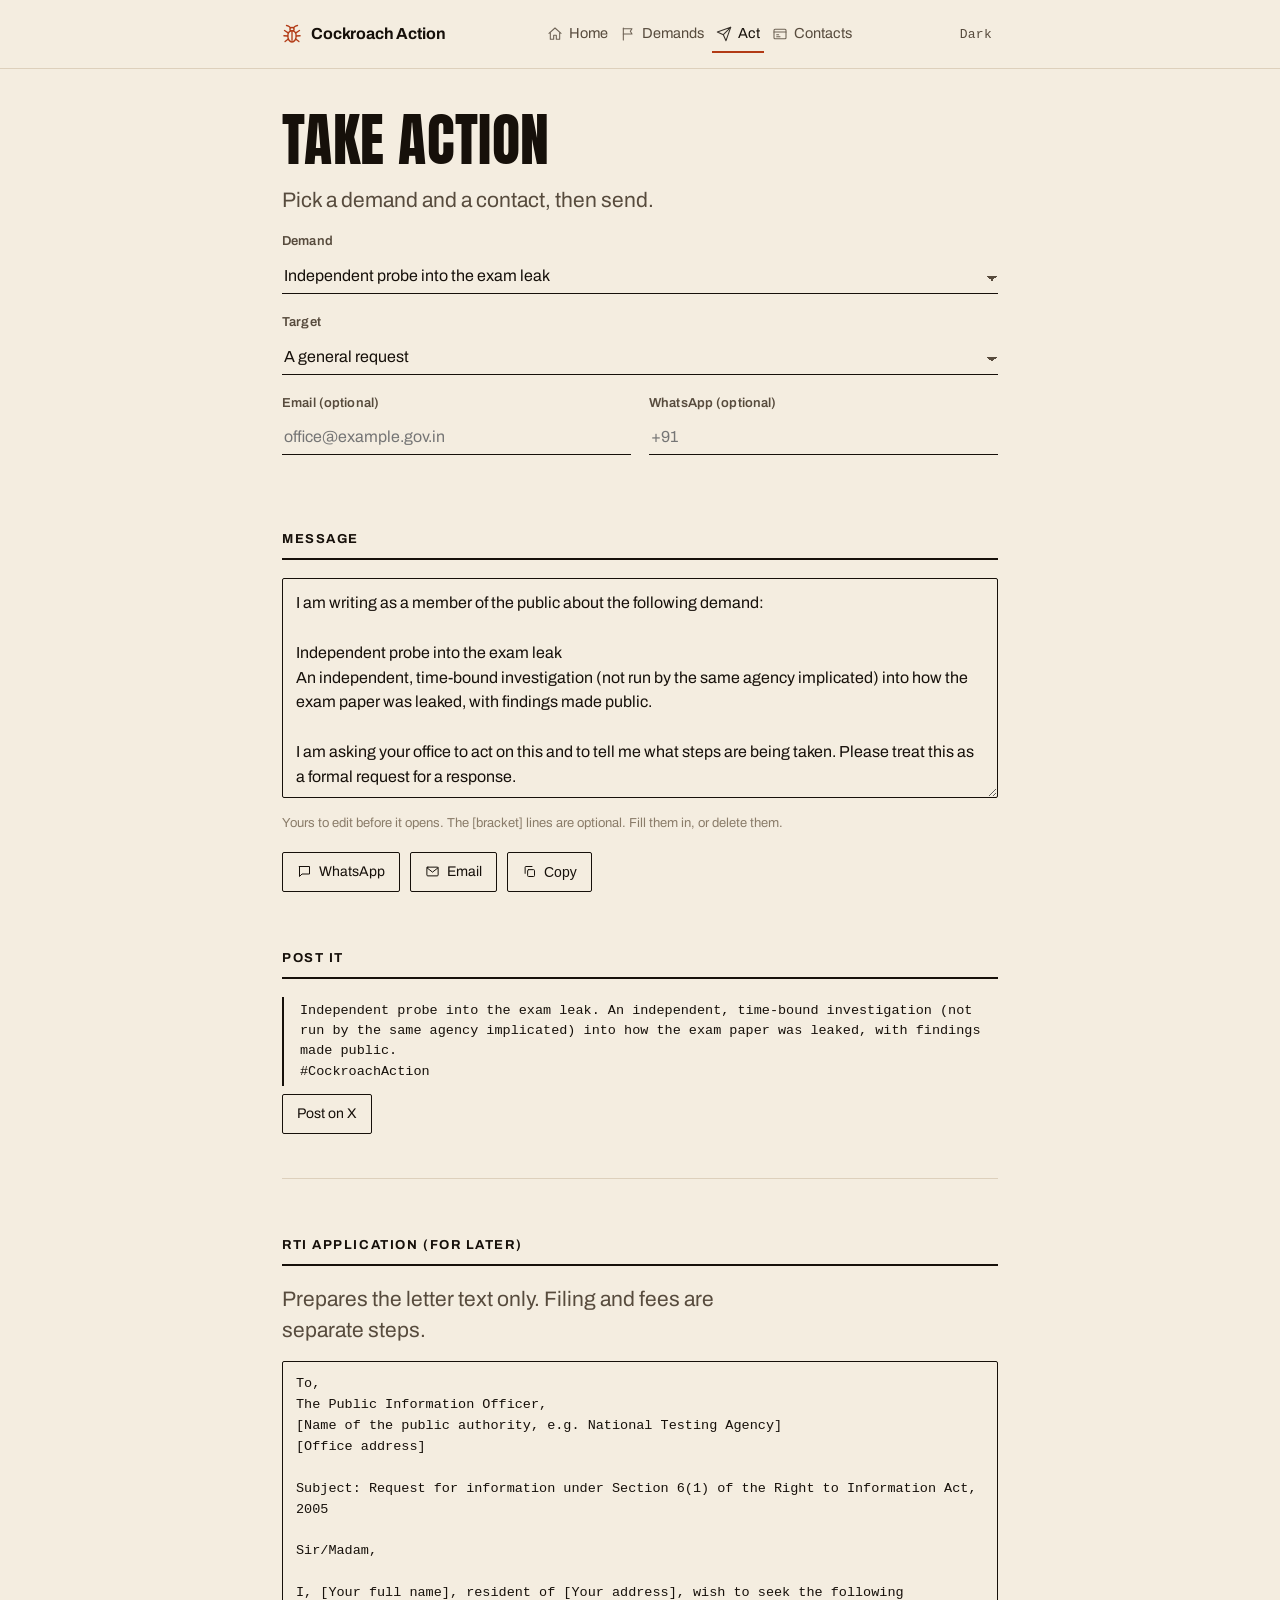
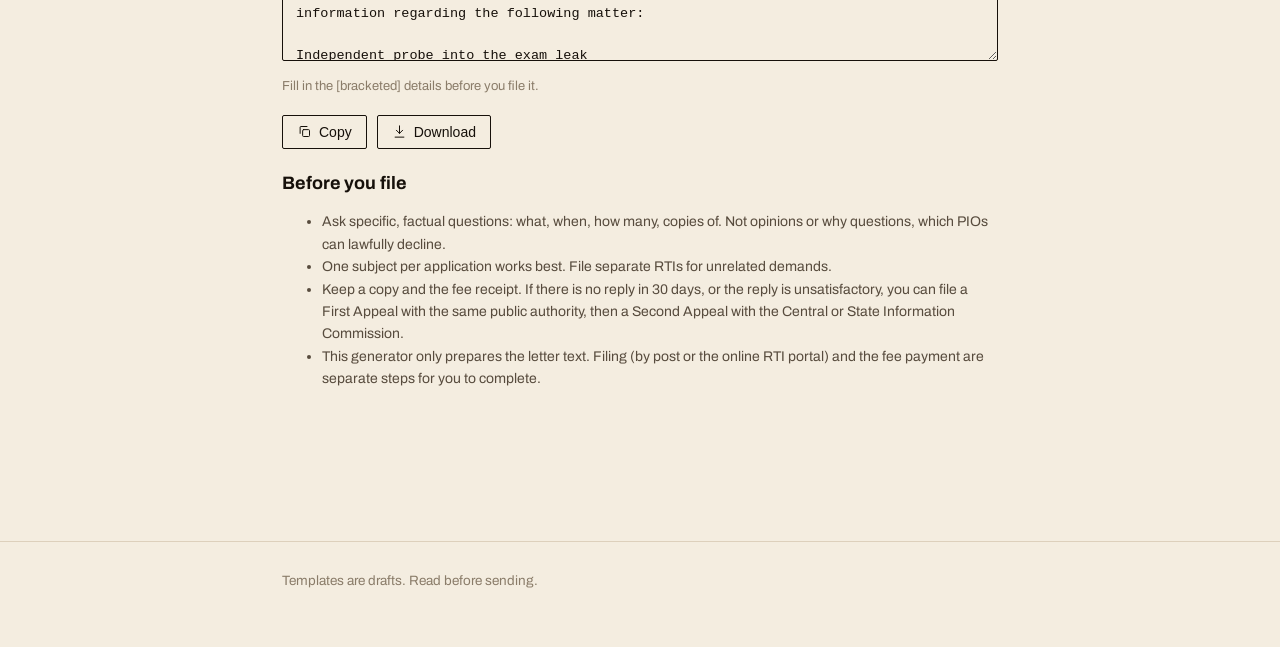
==== commit dd7199a0: "Agitprop redesign + viral share loop + poster generator Identity (was reading as generic/AI): - Self" ====
--- a/act.html
+++ b/act.html
@@ -17,9 +17,9 @@
 <link rel="icon" href="icons/favicon.svg" type="image/svg+xml">
 <link rel="icon" href="icons/favicon-32.png" sizes="32x32">
 <link rel="apple-touch-icon" href="icons/apple-touch-icon.png">
-<meta name="theme-color" content="#fbfaf9" media="(prefers-color-scheme: light)">
-<meta name="theme-color" content="#0d0d0f" media="(prefers-color-scheme: dark)">
-<link rel="stylesheet" href="css/style.css?v=8">
+<meta name="theme-color" content="#f4ede0" media="(prefers-color-scheme: light)">
+<meta name="theme-color" content="#14100b" media="(prefers-color-scheme: dark)">
+<link rel="stylesheet" href="css/style.css?v=10">
 <script>
   (function(){var t=localStorage.getItem("ca_theme")||(window.matchMedia&&window.matchMedia("(prefers-color-scheme: dark)").matches?"dark":"light");document.documentElement.setAttribute("data-theme",t);})();
 </script>
@@ -123,13 +123,14 @@
   </div>
 </footer>
 
-<script src="js/config.js?v=8"></script>
-<script src="js/theme.js?v=8"></script>
-<script src="js/sb.js?v=8"></script>
-<script src="js/outbox.js?v=8"></script>
-<script src="js/store.js?v=8"></script>
-<script src="js/actions.js?v=8"></script>
-<script src="js/act-page.js?v=8"></script>
-<script src="js/sw-register.js?v=8"></script>
+<script src="js/config.js?v=10"></script>
+<script src="js/theme.js?v=10"></script>
+<script src="js/sb.js?v=10"></script>
+<script src="js/outbox.js?v=10"></script>
+<script src="js/store.js?v=10"></script>
+<script src="js/share.js?v=10"></script>
+<script src="js/actions.js?v=10"></script>
+<script src="js/act-page.js?v=10"></script>
+<script src="js/sw-register.js?v=10"></script>
 </body>
 </html>
--- a/css/style.css
+++ b/css/style.css
@@ -1,35 +1,63 @@
 /* Cockroach Action.
-   Editorial and quiet. Hairlines, not boxes. One accent, used sparingly. */
+   Agitprop broadsheet. Condensed ink headlines on newsprint, hot amber,
+   heavy rules. Self-hosted fonts (Anton + Archivo, OFL) so it runs offline. */
+
+@font-face {
+  font-family: "Anton";
+  src: url("../fonts/anton-400.woff2") format("woff2");
+  font-weight: 400; font-display: swap;
+}
+@font-face {
+  font-family: "Archivo";
+  src: url("../fonts/archivo-400.woff2") format("woff2");
+  font-weight: 400; font-display: swap;
+}
+@font-face {
+  font-family: "Archivo";
+  src: url("../fonts/archivo-600.woff2") format("woff2");
+  font-weight: 600; font-display: swap;
+}
+@font-face {
+  font-family: "Archivo";
+  src: url("../fonts/archivo-700.woff2") format("woff2");
+  font-weight: 700; font-display: swap;
+}
 
 :root {
   color-scheme: light;
-  --bg: #fbfaf8;
-  --text: #1a1917;
-  --text-muted: #6b6660;
-  --text-faint: #97918a;
-  --rule: #e7e2da;
-  --rule-strong: #d3ccc1;
-  --accent: #4a3168;
-  --accent-text: #ffffff;
-  --link: #4a3168;
+  --bg: #f4ede0;            /* newsprint paper */
+  --paper2: #ece2d0;
+  --text: #16100a;          /* near-black ink */
+  --text-muted: #574b3d;
+  --text-faint: #8a7c69;
+  --rule: #ddd0bc;          /* hairline */
+  --rule-strong: #16100a;   /* heavy newspaper rule */
+  --accent: #b23a15;        /* hot cockroach rust-red */
+  --accent-deep: #7c2609;
+  --amber: #cf6a1c;
+  --accent-text: #f4ede0;
+  --link: #a8340f;
   --warn: #8a3b1b;
-  --font: -apple-system, BlinkMacSystemFont, "Segoe UI", Roboto, Helvetica, Arial, sans-serif;
-  --serif: "Iowan Old Style", "Palatino Linotype", Palatino, "Book Antiqua", Georgia, serif;
+  --font: "Archivo", -apple-system, BlinkMacSystemFont, "Segoe UI", Roboto, Helvetica, Arial, sans-serif;
+  --display: "Anton", "Arial Narrow", Impact, sans-serif;
   --mono: ui-monospace, SFMono-Regular, "SF Mono", Menlo, Consolas, monospace;
-  --measure: 720px;
+  --measure: 760px;
 }
 
 [data-theme="dark"] {
   color-scheme: dark;
-  --bg: #100f11;
-  --text: #eae7e1;
-  --text-muted: #9d978e;
-  --text-faint: #6f6a63;
-  --rule: #29272a;
-  --rule-strong: #3a373b;
-  --accent: #c3a9e6;
-  --accent-text: #100f11;
-  --link: #c3a9e6;
+  --bg: #14100b;            /* espresso chitin */
+  --paper2: #1c1710;
+  --text: #f1e8da;
+  --text-muted: #a2937f;
+  --text-faint: #6f6152;
+  --rule: #2c2318;
+  --rule-strong: #f1e8da;
+  --accent: #ef7a2e;        /* hot amber, glows */
+  --accent-deep: #cf6a1c;
+  --amber: #f0913f;
+  --accent-text: #14100b;
+  --link: #f2913f;
   --warn: #e0a06a;
 }
 
@@ -136,35 +164,36 @@
 /* ---- type ---- */
 
 h1 {
-  font-family: var(--serif);
-  font-weight: 600;
-  font-size: 44px;
-  line-height: 1.08;
-  letter-spacing: -0.015em;
+  font-family: var(--display);
+  font-weight: 400;
+  font-size: 58px;
+  line-height: 0.92;
+  letter-spacing: 0.005em;
+  text-transform: uppercase;
   margin: 0 0 18px;
 }
 
 h2 {
-  font-size: 15px;
-  font-weight: 600;
-  letter-spacing: 0.04em;
+  font-family: var(--font);
+  font-size: 13px;
+  font-weight: 700;
+  letter-spacing: 0.12em;
   text-transform: uppercase;
+  color: var(--text);
+  margin: 56px 0 18px;
+  padding-bottom: 8px;
+  border-bottom: 2px solid var(--rule-strong);
+}
+
+h3 { font-size: 18px; font-weight: 700; margin: 0 0 5px; letter-spacing: -0.005em; }
+
+p { margin: 0 0 16px; }
+
+.lede {
+  font-size: 21px;
+  line-height: 1.45;
   color: var(--text-muted);
-  margin: 56px 0 18px;
-  padding-bottom: 9px;
-  border-bottom: 1px solid var(--rule);
-}
-
-h3 { font-size: 18px; font-weight: 650; margin: 0 0 5px; letter-spacing: -0.01em; }
-
-p { margin: 0 0 16px; }
-
-.lede {
-  font-family: var(--serif);
-  font-size: 22px;
-  line-height: 1.5;
-  color: var(--text-muted);
-  max-width: 34ch;
+  max-width: 40ch;
   font-weight: 400;
 }
 
@@ -173,14 +202,25 @@
 
 /* ---- hero ---- */
 
-.hero { padding-top: 12px; margin-bottom: 8px; }
-.hero h1 { font-size: 58px; max-width: 15ch; }
-.hero .lede { margin-bottom: 26px; max-width: 40ch; }
+.kicker {
+  font-family: var(--font);
+  font-weight: 700;
+  font-size: 13px;
+  letter-spacing: 0.14em;
+  text-transform: uppercase;
+  color: var(--accent);
+  margin-bottom: 14px;
+  padding-left: 2px;
+}
+
+.hero { padding-top: 8px; margin-bottom: 8px; }
+.hero h1 { font-size: 92px; line-height: 0.88; max-width: 12ch; }
+.hero .lede { margin-top: 20px; margin-bottom: 26px; max-width: 42ch; }
 
 @media (max-width: 640px) {
-  h1 { font-size: 34px; }
-  .hero h1 { font-size: 40px; }
-  .lede { font-size: 20px; }
+  h1 { font-size: 44px; }
+  .hero h1 { font-size: 58px; }
+  .lede { font-size: 19px; }
   body { font-size: 17px; }
 }
 
@@ -197,8 +237,8 @@
 }
 
 .stat .n {
-  font-family: var(--serif);
-  font-size: 34px;
+  font-family: var(--display);
+  font-size: 46px;
   line-height: 1;
   letter-spacing: -0.02em;
   display: block;
@@ -304,7 +344,7 @@
 .vote-btn:hover { border-color: var(--text); color: var(--text); }
 .vote-btn[aria-pressed="true"] { background: var(--accent); border-color: var(--accent); color: var(--accent-text); }
 
-.vote-count { font-family: var(--serif); font-size: 19px; letter-spacing: -0.01em; }
+.vote-count { font-family: var(--display); font-size: 27px; letter-spacing: 0.01em; }
 
 .demand-body { flex: 1; min-width: 0; }
 .demand-body p { color: var(--text-muted); margin: 3px 0 9px; font-size: 16px; }
@@ -348,8 +388,10 @@
   padding: 40px 0;
   text-align: center;
   color: var(--text-faint);
-  font-family: var(--serif);
-  font-size: 19px;
+  font-family: var(--display);
+  text-transform: uppercase;
+  letter-spacing: 0.02em;
+  font-size: 22px;
 }
 
 /* ---- forms ---- */
@@ -470,7 +512,8 @@
   line-height: 1.35;
 }
 .cloud .w {
-  font-family: var(--serif);
+  font-family: var(--display);
+  text-transform: uppercase;
   color: var(--text-muted);
   letter-spacing: -0.01em;
   white-space: nowrap;
@@ -504,7 +547,135 @@
 }
 @keyframes sweep { 0% { transform: translateX(-100%); } 100% { transform: translateX(100%); } }
 
+/* ---- share sheet (the share-at-the-peak moment) ---- */
+
+.share-overlay {
+  position: fixed;
+  inset: 0;
+  background: rgba(20, 12, 6, 0.55);
+  backdrop-filter: blur(2px);
+  display: flex;
+  align-items: flex-end;
+  justify-content: center;
+  z-index: 200;
+  opacity: 0;
+  pointer-events: none;
+  transition: opacity 0.18s ease;
+}
+.share-overlay.show { opacity: 1; pointer-events: auto; }
+
+.share-sheet {
+  background: var(--bg);
+  width: 100%;
+  max-width: 460px;
+  border-radius: 18px 18px 0 0;
+  border: 1px solid var(--rule);
+  border-bottom: none;
+  padding: 26px 24px calc(26px + env(safe-area-inset-bottom));
+  transform: translateY(16px);
+  transition: transform 0.22s cubic-bezier(0.2, 0.8, 0.2, 1);
+  box-shadow: 0 -20px 60px rgba(20, 12, 6, 0.28);
+}
+.share-overlay.show .share-sheet { transform: translateY(0); }
+
+@media (min-width: 560px) {
+  .share-overlay { align-items: center; }
+  .share-sheet { border-radius: 14px; border-bottom: 1px solid var(--rule); }
+}
+
+.share-sheet .eyebrow {
+  font-size: 12px;
+  letter-spacing: 0.08em;
+  text-transform: uppercase;
+  color: var(--accent);
+  font-weight: 600;
+  margin-bottom: 8px;
+}
+.share-sheet h3 { font-family: var(--display); text-transform: uppercase; letter-spacing: 0.01em; font-size: 30px; line-height: 1.02; margin-bottom: 8px; }
+.share-sheet p { color: var(--text-muted); font-size: 15px; margin-bottom: 20px; }
+.share-sheet p b { color: var(--text); font-weight: 650; }
+
+.share-primary {
+  display: flex;
+  align-items: center;
+  justify-content: center;
+  gap: 10px;
+  width: 100%;
+  background: #1faf63;
+  color: #fff;
+  border: 0;
+  border-radius: 10px;
+  padding: 16px;
+  font-size: 17px;
+  font-weight: 600;
+  font-family: var(--font);
+  text-decoration: none;
+  cursor: pointer;
+}
+.share-primary:hover { background: #1c9d59; }
+.share-primary svg { width: 20px; height: 20px; }
+
+.share-secondary { display: flex; gap: 10px; margin-top: 12px; }
+.share-secondary button {
+  flex: 1;
+  display: flex;
+  flex-direction: column;
+  align-items: center;
+  gap: 6px;
+  background: none;
+  border: 1px solid var(--rule-strong);
+  border-radius: 10px;
+  padding: 13px 6px;
+  color: var(--text);
+  font-size: 12.5px;
+  font-family: var(--font);
+  cursor: pointer;
+}
+.share-secondary button:hover { border-color: var(--text); }
+.share-secondary svg { width: 20px; height: 20px; color: var(--accent); }
+
+.share-close {
+  position: absolute;
+  top: 16px; right: 16px;
+  background: none; border: 0;
+  color: var(--text-faint);
+  cursor: pointer; padding: 6px;
+}
+.share-sheet { position: relative; }
+
+/* toast for repeat shares (quieter than the sheet) */
+.toast {
+  position: fixed;
+  left: 50%; bottom: 24px;
+  transform: translate(-50%, 12px);
+  background: var(--text);
+  color: var(--bg);
+  padding: 11px 18px;
+  border-radius: 999px;
+  font-size: 14px;
+  z-index: 210;
+  opacity: 0;
+  pointer-events: none;
+  transition: opacity 0.18s, transform 0.18s;
+  display: flex; align-items: center; gap: 12px;
+  box-shadow: 0 8px 30px rgba(20,12,6,0.25);
+}
+.toast.show { opacity: 1; transform: translate(-50%, 0); pointer-events: auto; }
+.toast button {
+  background: none; border: 0; color: var(--amber);
+  font: inherit; font-weight: 700; cursor: pointer; padding: 0;
+}
+
+/* vote count pulse when it changes */
+@keyframes bump { 0% { transform: scale(1); } 35% { transform: scale(1.28); color: var(--accent); } 100% { transform: scale(1); } }
+.vote-count.bump { animation: bump 0.4s ease; }
+
+/* per-row share links */
+.demand-meta .share-link { color: var(--text-faint); text-decoration: none; }
+.demand-meta .share-link:hover { color: var(--accent); }
+
 @media (prefers-reduced-motion: reduce) {
   .skeleton::after { animation: none; }
+  .vote-count.bump { animation: none; }
   * { transition: none !important; }
 }
